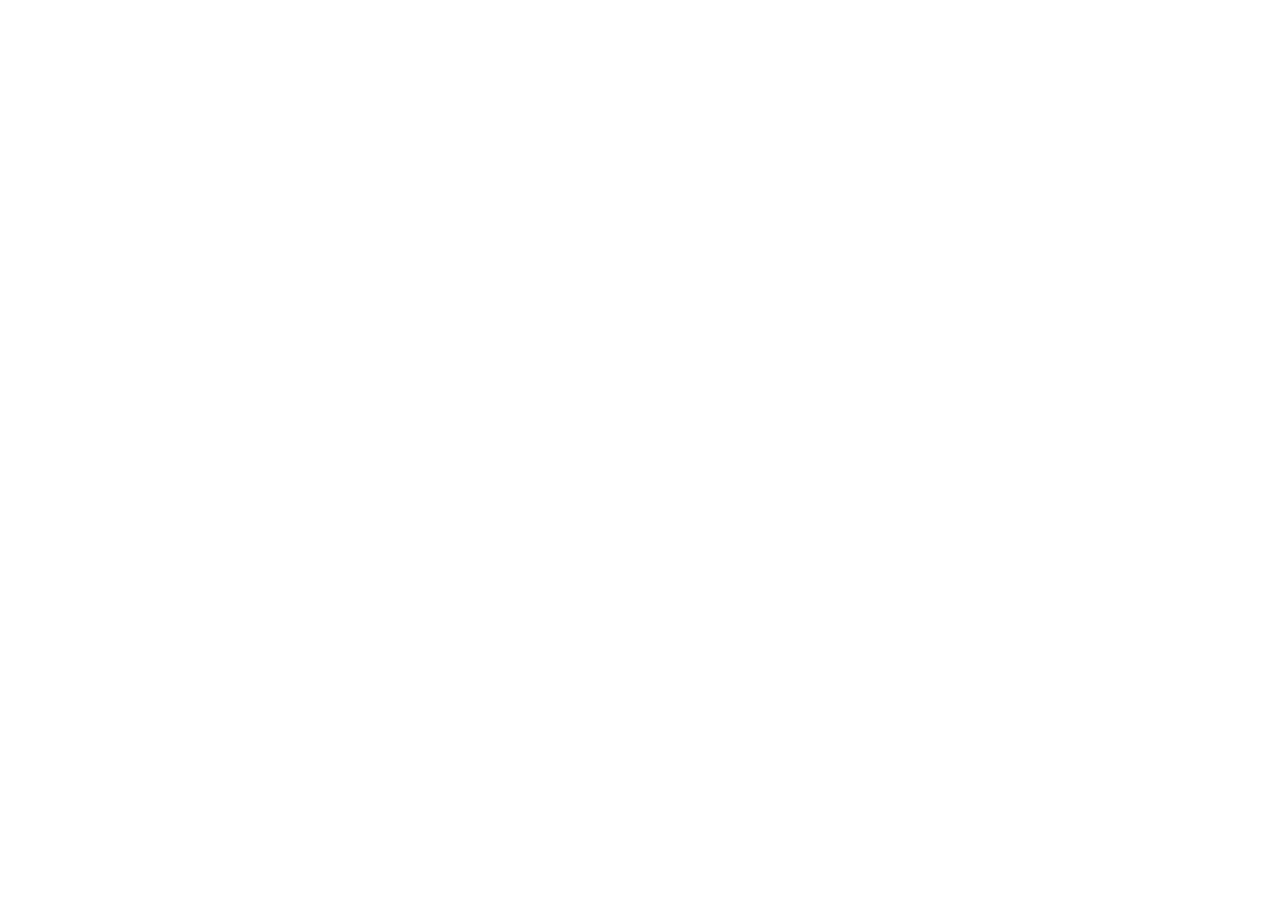
==== index.html @ d2c0753d "Add index.html: all 7 screens for Kuwaiti Arabic kids learning app Full RTL Arabic markup for setup," ====
<!DOCTYPE html>
<html lang="ar" dir="rtl">
<head>
  <meta charset="UTF-8">
  <meta name="viewport" content="width=device-width, initial-scale=1.0, viewport-fit=cover">
  <meta name="description" content="كلماتي الكويتية — موقع تعليمي ممتع يعلّم الأطفال المفردات الكويتية">
  <title>كلماتي الكويتية 🇰🇼 — تعلّم اللهجة الكويتية للأطفال</title>

  <!-- خط عربي واضح ومناسب للأطفال -->
  <link rel="preconnect" href="https://fonts.googleapis.com">
  <link rel="preconnect" href="https://fonts.gstatic.com" crossorigin>
  <link href="https://fonts.googleapis.com/css2?family=Baloo+Bhaijaan+2:wght@400;500;600;700;800&display=swap" rel="stylesheet">

  <link rel="stylesheet" href="styles.css">
  <link rel="icon" href="data:image/svg+xml,<svg xmlns=%22http://www.w3.org/2000/svg%22 viewBox=%220 0 100 100%22><text y=%22.9em%22 font-size=%2290%22>🌟</text></svg>">
</head>
<body>

  <!-- ═══════════════════════ 1) شاشة إنشاء الحساب (اسم المستخدم + الصورة الرمزية + اللون المفضل) ═══════════════════════ -->
  <section id="screen-setup" class="screen" hidden>
    <div class="setup-card card">
      <div class="setup-mascot bounce" aria-hidden="true">🦊</div>
      <h1 class="setup-title">هلا والله! 👋</h1>
      <p class="setup-subtitle">خلّنا نسوي لك حساب حق تتعلم كلمات كويتية!</p>

      <form id="setup-form" autocomplete="off">
        <!-- اسم المستخدم -->
        <div class="form-group">
          <label for="input-username" class="form-label">شنو اسمك المستعار؟ ✏️</label>
          <input
            type="text"
            id="input-username"
            class="form-input"
            maxlength="20"
            placeholder="مثال: نجمة الكويت"
            required
            aria-describedby="username-hint">
          <small id="username-hint" class="form-hint">لا تكتب اسمك الحقيقي — اختر اسم لعب ممتع!</small>
        </div>

        <!-- اختيار الصورة الرمزية -->
        <div class="form-group">
          <span class="form-label" id="avatar-label">اختر شخصيتك 🎭</span>
          <div class="avatar-grid" id="avatar-grid" role="radiogroup" aria-labelledby="avatar-label">
            <!-- تُعبّأ من app.js: أزرار role="radio" لكل رمز -->
          </div>
        </div>

        <!-- اختيار اللون المفضل -->
        <div class="form-group">
          <span class="form-label" id="color-label">شنو لونك المفضل؟ 🎨</span>
          <div class="color-grid" id="color-grid" role="radiogroup" aria-labelledby="color-label">
            <!-- تُعبّأ من app.js: أزرار ألوان -->
          </div>
        </div>

        <button type="submit" class="btn btn-primary btn-big" id="btn-create-profile">
          يلّا نبدأ! 🚀
        </button>
      </form>
    </div>
  </section>

  <!-- ═══════════════════════ 2) لوحة الطفل الرئيسية ═══════════════════════ -->
  <section id="screen-dashboard" class="screen" hidden>
    <header class="dash-header">
      <div class="dash-profile">
        <span class="dash-avatar" id="dash-avatar" aria-hidden="true">🦊</span>
        <div class="dash-profile-text">
          <h1 class="dash-username" id="dash-username">—</h1>
          <span class="dash-level-chip" id="dash-level">المستوى ١</span>
        </div>
      </div>
      <button type="button" class="btn btn-icon" id="btn-parents" aria-label="لوحة الأهل" title="لوحة الأهل">
        👨‍👩‍👧
      </button>
    </header>

    <!-- إحصائيات سريعة -->
    <div class="stats-row">
      <div class="stat-card card">
        <span class="stat-emoji" aria-hidden="true">⭐</span>
        <span class="stat-value" id="stat-stars">0</span>
        <span class="stat-label">النجوم</span>
      </div>
      <div class="stat-card card">
        <span class="stat-emoji" aria-hidden="true">🔥</span>
        <span class="stat-value" id="stat-streak">0</span>
        <span class="stat-label">أيام متتالية</span>
      </div>
      <div class="stat-card card">
        <span class="stat-emoji" aria-hidden="true">📚</span>
        <span class="stat-value" id="stat-words">0</span>
        <span class="stat-label">كلمات تعلمتها</span>
      </div>
    </div>

    <!-- تقدم المستوى -->
    <div class="card level-card">
      <div class="level-card-head">
        <span id="level-progress-text">التقدم للمستوى الجاي</span>
        <span id="level-progress-stars">⭐ 0 / 20</span>
      </div>
      <div class="progress-track" role="progressbar" aria-label="التقدم للمستوى التالي"
           aria-valuemin="0" aria-valuemax="100" aria-valuenow="0" id="level-progressbar">
        <div class="progress-fill" id="level-progress-fill" style="width:0%"></div>
      </div>
    </div>

    <!-- تقدم اليوم -->
    <div class="card today-card">
      <h2 class="card-title">درس اليوم 📅</h2>
      <div class="today-dots" id="today-dots" aria-label="تقدم درس اليوم">
        <!-- 10 نقاط تُعبّأ من app.js -->
      </div>
      <p class="today-status" id="today-status">جاهز حق درس اليوم؟</p>

      <button type="button" class="btn btn-primary btn-big" id="btn-start-lesson">
        ابدأ درس اليوم 🚀
      </button>
      <button type="button" class="btn btn-secondary btn-big" id="btn-review-words">
        راجع كلماتي السابقة 🔁
      </button>
      <button type="button" class="btn btn-ghost" id="btn-rewards">
        جوائزي وأوسمتي 🏆
      </button>
    </div>
  </section>

  <!-- ═══════════════════════ 3) شاشة الدرس اليومي (عرض وسماع الكلمة) ═══════════════════════ -->
  <section id="screen-lesson" class="screen" hidden>
    <header class="lesson-header">
      <button type="button" class="btn btn-icon" id="btn-lesson-back" aria-label="رجوع للوحة الرئيسية">➜</button>
      <div class="progress-track lesson-progress" role="progressbar" aria-label="تقدم الدرس"
           aria-valuemin="0" aria-valuemax="100" aria-valuenow="0" id="lesson-progressbar">
        <div class="progress-fill" id="lesson-progress-fill" style="width:0%"></div>
      </div>
      <span class="lesson-counter" id="lesson-counter">١ / ١٠</span>
    </header>

    <div class="lesson-body">
      <span class="word-tag" id="lesson-word-tag">كلمة جديدة ✨</span>

      <!-- بطاقة الكلمة -->
      <div class="card word-card" id="lesson-word-card">
        <div class="word-image" id="lesson-word-image" aria-hidden="true">🪟</div>
        <h2 class="word-kuwaiti" id="lesson-word-kuwaiti" lang="ar">دريشة</h2>
        <p class="word-meaning" id="lesson-word-meaning" lang="ar">نافذة</p>
        <p class="word-english" id="lesson-word-english" lang="en" dir="ltr">Window</p>

        <button type="button" class="btn btn-audio" id="btn-lesson-audio" aria-label="اسمع الكلمة">
          🔊 اسمع الكلمة
        </button>

        <div class="word-example card-inner">
          <span class="example-label">جملة كويتية 💬</span>
          <p class="example-text" id="lesson-word-example" lang="ar">بطّل الدريشة، الجو حلو!</p>
          <button type="button" class="btn btn-audio btn-audio-small" id="btn-example-audio" aria-label="اسمع الجملة">
            🔊
          </button>
        </div>

        <div class="word-meta">
          <span class="meta-chip" id="lesson-word-category">🏠 البيت</span>
          <span class="meta-chip" id="lesson-word-difficulty">⭐ سهلة</span>
        </div>
      </div>

      <button type="button" class="btn btn-primary btn-big" id="btn-lesson-next">
        التالي ⬅
      </button>
    </div>
  </section>

  <!-- ═══════════════════════ 4) شاشة الاختبار (٤ أنواع أنشطة) ═══════════════════════ -->
  <section id="screen-quiz" class="screen" hidden>
    <header class="lesson-header">
      <button type="button" class="btn btn-icon" id="btn-quiz-back" aria-label="رجوع للوحة الرئيسية">➜</button>
      <div class="progress-track lesson-progress" role="progressbar" aria-label="تقدم الاختبار"
           aria-valuemin="0" aria-valuemax="100" aria-valuenow="0" id="quiz-progressbar">
        <div class="progress-fill" id="quiz-progress-fill" style="width:0%"></div>
      </div>
      <span class="lesson-counter" id="quiz-counter">١ / ١٠</span>
    </header>

    <div class="lesson-body">
      <!-- سؤال النشاط -->
      <h2 class="quiz-question" id="quiz-question">اسمع الكلمة واختر الصورة الصحيحة 👂</h2>

      <!-- منطقة المحفّز: صورة أو زر صوت أو جملة ناقصة -->
      <div class="quiz-stimulus" id="quiz-stimulus">
        <!-- تُعبّأ من app.js حسب نوع النشاط -->
      </div>

      <!-- خيارات الإجابة -->
      <div class="quiz-options" id="quiz-options">
        <!-- تُعبّأ من app.js: أزرار خيارات (صور أو كلمات) -->
      </div>

      <!-- رسالة تشجيعية بعد الإجابة -->
      <div class="quiz-feedback" id="quiz-feedback" role="status" aria-live="polite" hidden>
        <span class="feedback-emoji" id="feedback-emoji">🎉</span>
        <p class="feedback-text" id="feedback-text">ممتاز! برافو عليك!</p>
        <button type="button" class="btn btn-primary btn-big" id="btn-quiz-next">كمّل ⬅</button>
      </div>
    </div>
  </section>

  <!-- ═══════════════════════ 5) شاشة نتائج الدرس ═══════════════════════ -->
  <section id="screen-results" class="screen" hidden>
    <div class="results-card card">
      <div class="results-trophy bounce" id="results-trophy" aria-hidden="true">🏆</div>
      <h1 class="results-title" id="results-title">يا سلام عليك! 🎉</h1>
      <p class="results-subtitle" id="results-subtitle">خلّصت درس اليوم!</p>

      <div class="results-stars" id="results-stars" aria-label="النجوم المكتسبة">
        <!-- نجوم متحركة تُعبّأ من app.js -->
      </div>

      <div class="results-stats">
        <div class="results-stat">
          <span class="results-stat-value" id="results-correct">0</span>
          <span class="results-stat-label">إجابات صحيحة ✅</span>
        </div>
        <div class="results-stat">
          <span class="results-stat-value" id="results-stars-earned">0</span>
          <span class="results-stat-label">نجوم جديدة ⭐</span>
        </div>
        <div class="results-stat">
          <span class="results-stat-value" id="results-streak">0</span>
          <span class="results-stat-label">أيام متتالية 🔥</span>
        </div>
      </div>

      <!-- وسام جديد (يظهر عند استحقاقه) -->
      <div class="new-badge card-inner" id="results-new-badge" hidden>
        <span class="new-badge-emoji" id="new-badge-emoji">🥇</span>
        <p class="new-badge-text" id="new-badge-text">وسام جديد!</p>
      </div>

      <button type="button" class="btn btn-primary btn-big" id="btn-results-home">
        ارجع للوحتي 🏠
      </button>
      <button type="button" class="btn btn-ghost" id="btn-results-rewards">
        شوف جوائزي 🏆
      </button>
    </div>

    <!-- حاوية قصاصات الاحتفال -->
    <div class="confetti-container" id="confetti-container" aria-hidden="true"></div>
  </section>

  <!-- ═══════════════════════ 6) شاشة الجوائز والأوسمة ═══════════════════════ -->
  <section id="screen-rewards" class="screen" hidden>
    <header class="lesson-header">
      <button type="button" class="btn btn-icon" id="btn-rewards-back" aria-label="رجوع للوحة الرئيسية">➜</button>
      <h1 class="screen-title">جوائزي 🏆</h1>
      <span class="header-spacer" aria-hidden="true"></span>
    </header>

    <div class="rewards-body">
      <!-- ملخص -->
      <div class="stats-row">
        <div class="stat-card card">
          <span class="stat-emoji" aria-hidden="true">⭐</span>
          <span class="stat-value" id="rewards-stars">0</span>
          <span class="stat-label">النجوم</span>
        </div>
        <div class="stat-card card">
          <span class="stat-emoji" aria-hidden="true">🎖️</span>
          <span class="stat-value" id="rewards-level">1</span>
          <span class="stat-label">المستوى</span>
        </div>
        <div class="stat-card card">
          <span class="stat-emoji" aria-hidden="true">🔥</span>
          <span class="stat-value" id="rewards-streak">0</span>
          <span class="stat-label">أيام متتالية</span>
        </div>
      </div>

      <!-- تقدم المستوى -->
      <div class="card level-card">
        <div class="level-card-head">
          <span id="rewards-level-text">التقدم للمستوى الجاي</span>
          <span id="rewards-level-stars">⭐ 0 / 20</span>
        </div>
        <div class="progress-track" role="progressbar" aria-label="التقدم للمستوى التالي"
             aria-valuemin="0" aria-valuemax="100" aria-valuenow="0" id="rewards-progressbar">
          <div class="progress-fill" id="rewards-progress-fill" style="width:0%"></div>
        </div>
      </div>

      <!-- الأوسمة -->
      <h2 class="card-title rewards-badges-title">أوسمتي 🎖️</h2>
      <div class="badges-grid" id="badges-grid">
        <!-- تُعبّأ من app.js: بطاقات أوسمة (مقفلة/مفتوحة) -->
      </div>
    </div>
  </section>

  <!-- ═══════════════════════ 7) لوحة الأهل ═══════════════════════ -->
  <section id="screen-parents" class="screen" hidden>
    <header class="lesson-header">
      <button type="button" class="btn btn-icon" id="btn-parents-back" aria-label="رجوع للوحة الرئيسية">➜</button>
      <h1 class="screen-title">لوحة الأهل 👨‍👩‍👧</h1>
      <span class="header-spacer" aria-hidden="true"></span>
    </header>

    <div class="parents-body">
      <!-- إحصائيات التعلم -->
      <div class="parents-stats-grid">
        <div class="card parent-stat">
          <span class="parent-stat-value" id="parent-days">0</span>
          <span class="parent-stat-label">إجمالي أيام التعلم 📅</span>
        </div>
        <div class="card parent-stat">
          <span class="parent-stat-value" id="parent-mastered">0</span>
          <span class="parent-stat-label">كلمات متقنة ✅</span>
        </div>
        <div class="card parent-stat">
          <span class="parent-stat-value" id="parent-review">0</span>
          <span class="parent-stat-label">كلمات تحتاج مراجعة 🔁</span>
        </div>
        <div class="card parent-stat">
          <span class="parent-stat-value" id="parent-accuracy">0%</span>
          <span class="parent-stat-label">نسبة الدقة 🎯</span>
        </div>
        <div class="card parent-stat">
          <span class="parent-stat-value" id="parent-time">0 د</span>
          <span class="parent-stat-label">وقت التعلم ⏱️</span>
        </div>
        <div class="card parent-stat">
          <span class="parent-stat-value" id="parent-categories">0</span>
          <span class="parent-stat-label">فئات مكتملة 📂</span>
        </div>
      </div>

      <!-- الفئات المكتملة -->
      <div class="card">
        <h2 class="card-title">تقدم الفئات 📂</h2>
        <div class="categories-list" id="parent-categories-list">
          <!-- تُعبّأ من app.js: صف لكل فئة مع شريط تقدم -->
        </div>
      </div>

      <!-- الإعدادات -->
      <div class="card">
        <h2 class="card-title">الإعدادات ⚙️</h2>

        <div class="setting-row">
          <label for="toggle-sound" class="setting-label">المؤثرات الصوتية 🔔</label>
          <button type="button" class="toggle" id="toggle-sound" role="switch" aria-checked="true" aria-label="تفعيل المؤثرات الصوتية">
            <span class="toggle-knob"></span>
          </button>
        </div>

        <div class="setting-row setting-danger">
          <span class="setting-label">إعادة تعيين كل التقدم 🗑️</span>
          <button type="button" class="btn btn-danger" id="btn-reset-progress">إعادة تعيين</button>
        </div>
      </div>
    </div>
  </section>

  <!-- نافذة تأكيد إعادة التعيين -->
  <div class="modal-overlay" id="modal-reset" hidden>
    <div class="modal card" role="alertdialog" aria-modal="true" aria-labelledby="modal-reset-title">
      <h2 id="modal-reset-title" class="modal-title">متأكد؟ 🤔</h2>
      <p class="modal-text">راح ينمسح كل التقدم والنجوم والأوسمة. ما نقدر نرجّعها!</p>
      <div class="modal-actions">
        <button type="button" class="btn btn-secondary" id="btn-reset-cancel">لا، رجعني</button>
        <button type="button" class="btn btn-danger" id="btn-reset-confirm">نعم، امسح كل شي</button>
      </div>
    </div>
  </div>

  <!-- ملف البيانات ثم منطق التطبيق -->
  <script src="words.js"></script>
  <script src="app.js"></script>
</body>
</html>
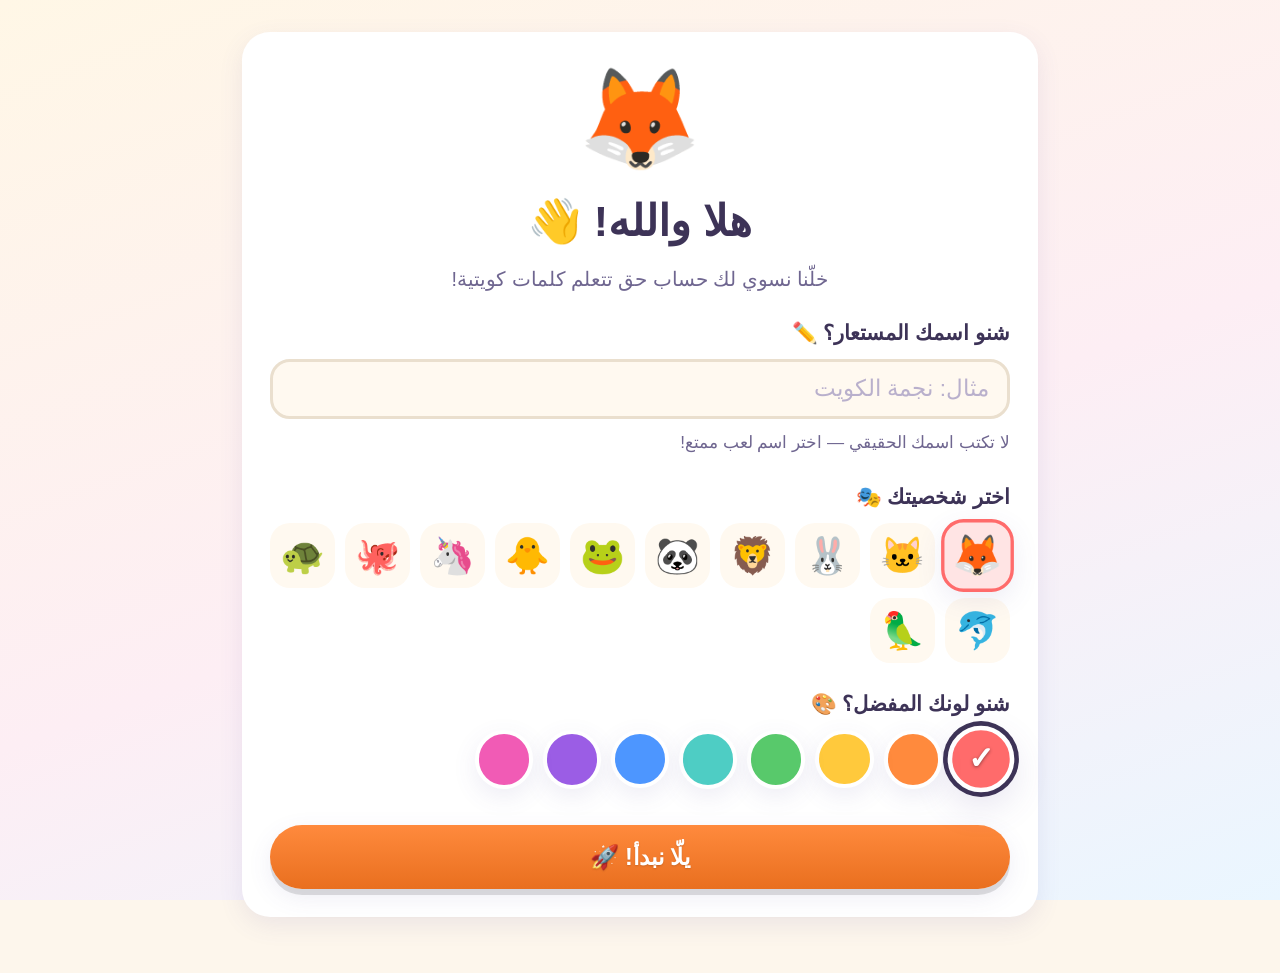
==== commit a9d7a184: "Add local SVG illustration system and upgraded Arabic speech system Images: 201 SVGs in assets/image" ====
--- a/index.html
+++ b/index.html
@@ -148,15 +148,26 @@
         <p class="word-meaning" id="lesson-word-meaning" lang="ar">نافذة</p>
         <p class="word-english" id="lesson-word-english" lang="en" dir="ltr">Window</p>
 
-        <button type="button" class="btn btn-audio" id="btn-lesson-audio" aria-label="اسمع الكلمة">
-          🔊 اسمع الكلمة
-        </button>
+        <div class="audio-controls" role="group" aria-label="أزرار الصوت">
+          <button type="button" class="btn btn-audio" id="btn-lesson-audio" aria-label="اسمع الكلمة بسرعة عادية">
+            🔊 اسمع الكلمة
+          </button>
+          <button type="button" class="btn btn-audio btn-audio-small" id="btn-lesson-audio-slow" aria-label="اسمع الكلمة ببطء" title="ببطء">
+            🐢
+          </button>
+          <button type="button" class="btn btn-audio btn-audio-small" id="btn-audio-replay" aria-label="أعد آخر صوت" title="إعادة">
+            🔁
+          </button>
+        </div>
 
         <div class="word-example card-inner">
           <span class="example-label">جملة كويتية 💬</span>
           <p class="example-text" id="lesson-word-example" lang="ar">بطّل الدريشة، الجو حلو!</p>
-          <button type="button" class="btn btn-audio btn-audio-small" id="btn-example-audio" aria-label="اسمع الجملة">
+          <button type="button" class="btn btn-audio btn-audio-small" id="btn-example-audio" aria-label="اسمع الجملة بسرعة عادية">
             🔊
+          </button>
+          <button type="button" class="btn btn-audio btn-audio-small" id="btn-example-audio-slow" aria-label="اسمع الجملة ببطء" title="ببطء">
+            🐢
           </button>
         </div>
 
@@ -374,7 +385,8 @@
     </div>
   </div>
 
-  <!-- ملف البيانات ثم منطق التطبيق -->
+  <!-- فهرس الصور ثم ملف البيانات ثم منطق التطبيق -->
+  <script src="images.js"></script>
   <script src="words.js"></script>
   <script src="app.js"></script>
 </body>
--- a/styles.css
+++ b/styles.css
@@ -0,0 +1,1442 @@
+/* ═══════════════════════════════════════════════════════════════
+   كلماتي الكويتية — ورقة الأنماط
+   تصميم مرح للأطفال (٤–١٠ سنوات) مع دعم كامل للعربية RTL
+   ═══════════════════════════════════════════════════════════════ */
+
+/* ── متغيرات التصميم ─────────────────────────────────────────── */
+:root {
+  /* --accent يتغيّر من app.js حسب اللون المفضل للطفل */
+  --accent: #ff6b6b;
+  --accent-soft: color-mix(in srgb, var(--accent) 18%, white);
+
+  --bg: #fdf6ec;
+  --bg-gradient: linear-gradient(160deg, #fff7e6 0%, #fdeef4 55%, #eaf6ff 100%);
+  --surface: #ffffff;
+  --surface-soft: #fff9f0;
+
+  --ink: #3d3357;          /* نص أساسي — تباين عالٍ */
+  --ink-soft: #6f6690;     /* نص ثانوي */
+
+  --primary: #ff8a3d;      /* برتقالي دافئ */
+  --primary-dark: #e96f1f;
+  --secondary: #4ecdc4;    /* تركوازي */
+  --secondary-dark: #35b0a7;
+  --success: #58c96b;
+  --gold: #ffc93c;
+  --danger: #e5484d;
+
+  --radius-lg: 28px;
+  --radius-md: 20px;
+  --radius-sm: 14px;
+
+  --shadow-card: 0 8px 24px rgba(93, 74, 156, 0.10);
+  --shadow-pop: 0 12px 32px rgba(93, 74, 156, 0.16);
+
+  --font: "Baloo Bhaijaan 2", "Segoe UI", Tahoma, sans-serif;
+
+  /* أهداف لمس كبيرة للأصابع الصغيرة */
+  --touch: 56px;
+}
+
+/* ── إعادة ضبط أساسية ────────────────────────────────────────── */
+*,
+*::before,
+*::after {
+  box-sizing: border-box;
+  margin: 0;
+  padding: 0;
+}
+
+html {
+  font-size: 16px;
+  -webkit-text-size-adjust: 100%;
+}
+
+body {
+  font-family: var(--font);
+  color: var(--ink);
+  background: var(--bg) var(--bg-gradient) fixed;
+  min-height: 100dvh;
+  line-height: 1.6;
+  direction: rtl;
+  text-align: right;
+  -webkit-tap-highlight-color: transparent;
+  overflow-x: hidden;
+}
+
+[hidden] {
+  display: none !important;
+}
+
+img,
+svg {
+  max-width: 100%;
+  display: block;
+}
+
+button {
+  font-family: inherit;
+  color: inherit;
+  border: none;
+  background: none;
+  cursor: pointer;
+}
+
+/* تركيز واضح للوصولية — بالكيبورد فقط */
+:focus-visible {
+  outline: 4px solid var(--secondary);
+  outline-offset: 3px;
+  border-radius: var(--radius-sm);
+}
+
+/* احترام تفضيل تقليل الحركة */
+@media (prefers-reduced-motion: reduce) {
+  *,
+  *::before,
+  *::after {
+    animation-duration: 0.01ms !important;
+    animation-iteration-count: 1 !important;
+    transition-duration: 0.01ms !important;
+  }
+}
+
+/* ── الشاشات ─────────────────────────────────────────────────── */
+.screen {
+  max-width: 720px;
+  margin-inline: auto;
+  padding: clamp(16px, 4vw, 32px);
+  padding-bottom: clamp(32px, 6vw, 56px);
+  min-height: 100dvh;
+  display: flex;
+  flex-direction: column;
+  gap: 20px;
+  animation: screenIn 0.45s cubic-bezier(0.22, 1, 0.36, 1);
+}
+
+@keyframes screenIn {
+  from {
+    opacity: 0;
+    transform: translateY(24px) scale(0.985);
+  }
+  to {
+    opacity: 1;
+    transform: translateY(0) scale(1);
+  }
+}
+
+/* ── البطاقات ────────────────────────────────────────────────── */
+.card {
+  background: var(--surface);
+  border-radius: var(--radius-lg);
+  box-shadow: var(--shadow-card);
+  padding: clamp(18px, 4vw, 28px);
+}
+
+.card-inner {
+  background: var(--surface-soft);
+  border-radius: var(--radius-md);
+  padding: 16px;
+}
+
+.card-title {
+  font-size: 1.25rem;
+  font-weight: 700;
+  margin-bottom: 12px;
+}
+
+/* ── الأزرار ─────────────────────────────────────────────────── */
+.btn {
+  display: inline-flex;
+  align-items: center;
+  justify-content: center;
+  gap: 8px;
+  min-height: var(--touch);
+  padding: 12px 24px;
+  border-radius: 999px;
+  font-size: 1.15rem;
+  font-weight: 700;
+  transition: transform 0.15s ease, box-shadow 0.15s ease, filter 0.15s ease;
+  user-select: none;
+  touch-action: manipulation;
+}
+
+.btn:active {
+  transform: scale(0.95);
+}
+
+.btn-big {
+  width: 100%;
+  min-height: 64px;
+  font-size: 1.3rem;
+  margin-top: 12px;
+}
+
+.btn-primary {
+  background: linear-gradient(180deg, var(--primary) 0%, var(--primary-dark) 100%);
+  color: #fff;
+  box-shadow: 0 6px 0 rgba(0, 0, 0, 0.12), var(--shadow-card);
+  text-shadow: 0 1px 2px rgba(0, 0, 0, 0.15);
+}
+
+.btn-primary:hover {
+  filter: brightness(1.05);
+  transform: translateY(-2px);
+}
+
+.btn-secondary {
+  background: linear-gradient(180deg, var(--secondary) 0%, var(--secondary-dark) 100%);
+  color: #fff;
+  box-shadow: 0 6px 0 rgba(0, 0, 0, 0.10), var(--shadow-card);
+  text-shadow: 0 1px 2px rgba(0, 0, 0, 0.15);
+}
+
+.btn-secondary:hover {
+  filter: brightness(1.05);
+  transform: translateY(-2px);
+}
+
+.btn-ghost {
+  background: transparent;
+  color: var(--ink-soft);
+  border: 3px dashed color-mix(in srgb, var(--ink-soft) 40%, transparent);
+}
+
+.btn-ghost:hover {
+  color: var(--ink);
+  border-color: var(--ink-soft);
+  background: rgba(255, 255, 255, 0.6);
+}
+
+.btn-danger {
+  background: var(--danger);
+  color: #fff;
+  font-size: 1rem;
+  min-height: 48px;
+}
+
+.btn-danger:hover {
+  filter: brightness(1.08);
+}
+
+.btn-icon {
+  width: var(--touch);
+  height: var(--touch);
+  min-height: var(--touch);
+  padding: 0;
+  border-radius: 50%;
+  background: var(--surface);
+  box-shadow: var(--shadow-card);
+  font-size: 1.5rem;
+  flex-shrink: 0;
+}
+
+.btn-icon:hover {
+  transform: translateY(-2px);
+  box-shadow: var(--shadow-pop);
+}
+
+/* صف أزرار الصوت: عادي + بطيء 🐢 + إعادة 🔁 */
+.audio-controls {
+  display: flex;
+  align-items: center;
+  justify-content: center;
+  gap: 10px;
+  flex-wrap: wrap;
+}
+
+/* زر الصوت */
+.btn-audio {
+  background: var(--accent-soft);
+  color: var(--ink);
+  border: 3px solid var(--accent);
+  font-size: 1.2rem;
+  min-height: var(--touch);
+  padding-inline: 28px;
+  animation: audioPulse 2.4s ease-in-out infinite;
+}
+
+.btn-audio:hover {
+  background: var(--accent);
+  color: #fff;
+}
+
+.btn-audio-small {
+  min-height: 48px;
+  width: 48px;
+  padding-inline: 0;
+  border-radius: 50%;
+  animation: none;
+  flex-shrink: 0;
+}
+
+@keyframes audioPulse {
+  0%, 100% { box-shadow: 0 0 0 0 color-mix(in srgb, var(--accent) 45%, transparent); }
+  50%      { box-shadow: 0 0 0 12px transparent; }
+}
+
+/* حالة تشغيل الصوت */
+.btn-audio.playing {
+  background: var(--accent);
+  color: #fff;
+  animation: audioBounce 0.5s ease infinite alternate;
+}
+
+@keyframes audioBounce {
+  from { transform: scale(1); }
+  to   { transform: scale(1.06); }
+}
+
+/* ═══════════════ 1) شاشة الإعداد ═══════════════ */
+#screen-setup {
+  justify-content: center;
+}
+
+.setup-card {
+  text-align: center;
+  display: flex;
+  flex-direction: column;
+  gap: 8px;
+}
+
+.setup-mascot {
+  font-size: clamp(4rem, 14vw, 5.5rem);
+  line-height: 1.2;
+}
+
+.bounce {
+  animation: bounce 2s ease-in-out infinite;
+}
+
+@keyframes bounce {
+  0%, 100% { transform: translateY(0); }
+  50%      { transform: translateY(-14px); }
+}
+
+.setup-title {
+  font-size: clamp(1.8rem, 6vw, 2.4rem);
+  font-weight: 800;
+}
+
+.setup-subtitle {
+  color: var(--ink-soft);
+  font-size: 1.1rem;
+  margin-bottom: 12px;
+}
+
+#setup-form {
+  display: flex;
+  flex-direction: column;
+  gap: 24px;
+  text-align: right;
+}
+
+.form-group {
+  display: flex;
+  flex-direction: column;
+  gap: 10px;
+}
+
+.form-label {
+  font-size: 1.15rem;
+  font-weight: 700;
+}
+
+.form-input {
+  font-family: inherit;
+  font-size: 1.25rem;
+  font-weight: 600;
+  color: var(--ink);
+  background: var(--surface-soft);
+  border: 3px solid #eadfce;
+  border-radius: var(--radius-md);
+  padding: 14px 18px;
+  min-height: var(--touch);
+  width: 100%;
+  transition: border-color 0.2s ease, box-shadow 0.2s ease;
+}
+
+.form-input::placeholder {
+  color: #b9b0cc;
+  font-weight: 500;
+}
+
+.form-input:focus {
+  outline: none;
+  border-color: var(--accent);
+  box-shadow: 0 0 0 4px var(--accent-soft);
+}
+
+.form-hint {
+  color: var(--ink-soft);
+  font-size: 0.95rem;
+}
+
+/* شبكة الصور الرمزية */
+.avatar-grid {
+  display: grid;
+  grid-template-columns: repeat(auto-fill, minmax(64px, 1fr));
+  gap: 10px;
+}
+
+.avatar-option {
+  aspect-ratio: 1;
+  min-height: var(--touch);
+  font-size: 2rem;
+  background: var(--surface-soft);
+  border: 3px solid transparent;
+  border-radius: var(--radius-md);
+  display: flex;
+  align-items: center;
+  justify-content: center;
+  transition: transform 0.15s ease, border-color 0.15s ease, background 0.15s ease;
+}
+
+.avatar-option:hover {
+  transform: scale(1.1) rotate(-4deg);
+}
+
+.avatar-option[aria-checked="true"] {
+  border-color: var(--accent);
+  background: var(--accent-soft);
+  transform: scale(1.12);
+  box-shadow: var(--shadow-card);
+}
+
+/* شبكة الألوان */
+.color-grid {
+  display: grid;
+  grid-template-columns: repeat(auto-fill, minmax(56px, 1fr));
+  gap: 10px;
+}
+
+.color-option {
+  aspect-ratio: 1;
+  min-height: var(--touch);
+  border-radius: 50%;
+  border: 4px solid #fff;
+  box-shadow: var(--shadow-card);
+  transition: transform 0.15s ease, box-shadow 0.15s ease;
+  position: relative;
+}
+
+.color-option:hover {
+  transform: scale(1.12);
+}
+
+.color-option[aria-checked="true"] {
+  transform: scale(1.15);
+  box-shadow: 0 0 0 4px var(--ink), var(--shadow-pop);
+}
+
+.color-option[aria-checked="true"]::after {
+  content: "✓";
+  position: absolute;
+  inset: 0;
+  display: flex;
+  align-items: center;
+  justify-content: center;
+  color: #fff;
+  font-size: 1.5rem;
+  font-weight: 800;
+  text-shadow: 0 1px 3px rgba(0, 0, 0, 0.45);
+}
+
+/* ═══════════════ 2) لوحة الطفل ═══════════════ */
+.dash-header {
+  display: flex;
+  align-items: center;
+  justify-content: space-between;
+  gap: 12px;
+}
+
+.dash-profile {
+  display: flex;
+  align-items: center;
+  gap: 14px;
+  min-width: 0;
+}
+
+.dash-avatar {
+  font-size: 3rem;
+  width: 76px;
+  height: 76px;
+  display: flex;
+  align-items: center;
+  justify-content: center;
+  background: var(--surface);
+  border: 4px solid var(--accent);
+  border-radius: 50%;
+  box-shadow: var(--shadow-card);
+  flex-shrink: 0;
+}
+
+.dash-profile-text {
+  display: flex;
+  flex-direction: column;
+  gap: 4px;
+  min-width: 0;
+}
+
+.dash-username {
+  font-size: clamp(1.3rem, 5vw, 1.7rem);
+  font-weight: 800;
+  overflow: hidden;
+  text-overflow: ellipsis;
+  white-space: nowrap;
+}
+
+.dash-level-chip {
+  align-self: flex-start;
+  background: var(--accent);
+  color: #fff;
+  font-size: 0.95rem;
+  font-weight: 700;
+  padding: 2px 14px;
+  border-radius: 999px;
+  text-shadow: 0 1px 2px rgba(0, 0, 0, 0.2);
+}
+
+/* صف الإحصائيات */
+.stats-row {
+  display: grid;
+  grid-template-columns: repeat(3, 1fr);
+  gap: 12px;
+}
+
+.stat-card {
+  display: flex;
+  flex-direction: column;
+  align-items: center;
+  gap: 2px;
+  padding: 14px 8px;
+  text-align: center;
+}
+
+.stat-emoji {
+  font-size: 1.8rem;
+}
+
+.stat-value {
+  font-size: 1.6rem;
+  font-weight: 800;
+  line-height: 1.2;
+}
+
+.stat-label {
+  font-size: 0.9rem;
+  color: var(--ink-soft);
+  font-weight: 600;
+}
+
+/* بطاقة تقدم المستوى */
+.level-card {
+  display: flex;
+  flex-direction: column;
+  gap: 10px;
+}
+
+.level-card-head {
+  display: flex;
+  justify-content: space-between;
+  align-items: center;
+  gap: 8px;
+  font-weight: 700;
+  font-size: 1.05rem;
+  flex-wrap: wrap;
+}
+
+/* شريط التقدم العام */
+.progress-track {
+  width: 100%;
+  height: 22px;
+  background: #f0e8da;
+  border-radius: 999px;
+  overflow: hidden;
+}
+
+.progress-fill {
+  height: 100%;
+  border-radius: 999px;
+  background: linear-gradient(90deg, var(--gold), var(--primary));
+  transition: width 0.6s cubic-bezier(0.22, 1, 0.36, 1);
+  min-width: 0;
+}
+
+/* بطاقة درس اليوم */
+.today-card {
+  display: flex;
+  flex-direction: column;
+  gap: 12px;
+}
+
+.today-dots {
+  display: flex;
+  gap: 8px;
+  flex-wrap: wrap;
+  justify-content: center;
+  padding: 4px 0;
+}
+
+.today-dot {
+  width: 26px;
+  height: 26px;
+  border-radius: 50%;
+  background: #f0e8da;
+  border: 3px solid #e5d9c4;
+  display: flex;
+  align-items: center;
+  justify-content: center;
+  font-size: 0.85rem;
+  transition: transform 0.2s ease, background 0.2s ease;
+}
+
+.today-dot.done {
+  background: var(--success);
+  border-color: color-mix(in srgb, var(--success) 70%, black);
+  transform: scale(1.1);
+}
+
+.today-dot.done::after {
+  content: "✓";
+  color: #fff;
+  font-weight: 800;
+  font-size: 0.8rem;
+}
+
+.today-status {
+  text-align: center;
+  color: var(--ink-soft);
+  font-weight: 600;
+  font-size: 1.05rem;
+}
+
+/* ═══════════════ 3) شاشة الدرس ═══════════════ */
+.lesson-header {
+  display: flex;
+  align-items: center;
+  gap: 14px;
+}
+
+/* سهم الرجوع يشير لليمين (بداية RTL) */
+#btn-lesson-back,
+#btn-quiz-back,
+#btn-rewards-back,
+#btn-parents-back {
+  transform: scaleX(1);
+}
+
+.lesson-progress {
+  flex: 1;
+  height: 18px;
+}
+
+.lesson-counter {
+  font-weight: 800;
+  font-size: 1.1rem;
+  color: var(--ink-soft);
+  white-space: nowrap;
+  min-width: 3.5em;
+  text-align: center;
+}
+
+.screen-title {
+  flex: 1;
+  text-align: center;
+  font-size: clamp(1.4rem, 5vw, 1.8rem);
+  font-weight: 800;
+}
+
+.header-spacer {
+  width: var(--touch);
+  flex-shrink: 0;
+}
+
+.lesson-body {
+  display: flex;
+  flex-direction: column;
+  align-items: center;
+  gap: 18px;
+  flex: 1;
+}
+
+.word-tag {
+  background: var(--secondary);
+  color: #fff;
+  font-weight: 700;
+  font-size: 1rem;
+  padding: 4px 20px;
+  border-radius: 999px;
+  text-shadow: 0 1px 2px rgba(0, 0, 0, 0.2);
+}
+
+.word-tag.review {
+  background: var(--gold);
+  color: var(--ink);
+  text-shadow: none;
+}
+
+/* بطاقة الكلمة */
+.word-card {
+  width: 100%;
+  display: flex;
+  flex-direction: column;
+  align-items: center;
+  gap: 10px;
+  text-align: center;
+  animation: cardFlip 0.5s cubic-bezier(0.22, 1, 0.36, 1);
+}
+
+@keyframes cardFlip {
+  from {
+    opacity: 0;
+    transform: rotateY(50deg) scale(0.9);
+  }
+  to {
+    opacity: 1;
+    transform: rotateY(0) scale(1);
+  }
+}
+
+.word-image {
+  /* حجم الخط احتياطي لإيموجي الطوارئ فقط — الأصل صورة SVG محلية */
+  font-size: clamp(4.5rem, 18vw, 7rem);
+  line-height: 1.25;
+  filter: drop-shadow(0 6px 10px rgba(93, 74, 156, 0.18));
+  display: flex;
+  align-items: center;
+  justify-content: center;
+}
+
+.word-image img {
+  width: clamp(130px, 38vw, 190px);
+  height: auto;
+}
+
+/* صور الكلمات عموماً: لا تكسر التخطيط أبداً */
+.word-img {
+  display: block;
+  max-width: 100%;
+  user-select: none;
+  -webkit-user-drag: none;
+}
+
+.word-kuwaiti {
+  font-size: clamp(2.2rem, 9vw, 3.2rem);
+  font-weight: 800;
+  color: var(--accent);
+  line-height: 1.3;
+}
+
+.word-meaning {
+  font-size: 1.35rem;
+  font-weight: 700;
+  color: var(--ink);
+}
+
+.word-english {
+  font-size: 1.05rem;
+  color: var(--ink-soft);
+  font-weight: 600;
+}
+
+.word-example {
+  width: 100%;
+  display: flex;
+  align-items: center;
+  gap: 12px;
+  flex-wrap: wrap;
+  text-align: right;
+}
+
+.example-label {
+  width: 100%;
+  font-size: 0.9rem;
+  font-weight: 700;
+  color: var(--ink-soft);
+}
+
+.example-text {
+  flex: 1;
+  font-size: 1.2rem;
+  font-weight: 700;
+  min-width: 0;
+}
+
+.word-meta {
+  display: flex;
+  gap: 10px;
+  flex-wrap: wrap;
+  justify-content: center;
+}
+
+.meta-chip {
+  background: var(--surface-soft);
+  border: 2px solid #eadfce;
+  color: var(--ink-soft);
+  font-size: 0.95rem;
+  font-weight: 700;
+  padding: 4px 16px;
+  border-radius: 999px;
+}
+
+/* ═══════════════ 4) شاشة الاختبار ═══════════════ */
+.quiz-question {
+  font-size: clamp(1.25rem, 5vw, 1.6rem);
+  font-weight: 800;
+  text-align: center;
+  line-height: 1.5;
+}
+
+.quiz-stimulus {
+  display: flex;
+  flex-direction: column;
+  align-items: center;
+  gap: 12px;
+  width: 100%;
+}
+
+/* صورة كبيرة كمحفّز */
+.stimulus-image {
+  font-size: clamp(5rem, 22vw, 8rem);
+  line-height: 1.25;
+  background: var(--surface);
+  border-radius: var(--radius-lg);
+  box-shadow: var(--shadow-card);
+  padding: clamp(14px, 4vw, 24px);
+  animation: popIn 0.4s cubic-bezier(0.34, 1.56, 0.64, 1);
+}
+
+.stimulus-image img {
+  width: clamp(130px, 38vw, 190px);
+  height: auto;
+}
+
+/* زر صوت كبير كمحفّز */
+.stimulus-audio-btn {
+  width: clamp(110px, 30vw, 150px);
+  height: clamp(110px, 30vw, 150px);
+  border-radius: 50%;
+  font-size: clamp(3rem, 10vw, 4rem);
+  background: linear-gradient(180deg, var(--secondary), var(--secondary-dark));
+  color: #fff;
+  box-shadow: 0 8px 0 rgba(0, 0, 0, 0.12), var(--shadow-pop);
+  animation: audioPulse 2.4s ease-in-out infinite;
+  transition: transform 0.15s ease;
+}
+
+.stimulus-audio-btn:active {
+  transform: scale(0.93);
+}
+
+/* جملة ناقصة كمحفّز */
+.stimulus-sentence {
+  background: var(--surface);
+  border-radius: var(--radius-lg);
+  box-shadow: var(--shadow-card);
+  padding: 20px 24px;
+  font-size: clamp(1.3rem, 5.5vw, 1.7rem);
+  font-weight: 700;
+  text-align: center;
+  line-height: 2;
+  width: 100%;
+}
+
+.stimulus-sentence .blank {
+  display: inline-block;
+  min-width: 4.5em;
+  border-bottom: 4px dashed var(--accent);
+  color: var(--accent);
+  font-weight: 800;
+  margin-inline: 6px;
+  text-align: center;
+}
+
+@keyframes popIn {
+  from {
+    opacity: 0;
+    transform: scale(0.6);
+  }
+  to {
+    opacity: 1;
+    transform: scale(1);
+  }
+}
+
+/* شبكة الخيارات */
+.quiz-options {
+  display: grid;
+  grid-template-columns: repeat(2, 1fr);
+  gap: 14px;
+  width: 100%;
+}
+
+.quiz-option {
+  min-height: 90px;
+  background: var(--surface);
+  border: 4px solid transparent;
+  border-radius: var(--radius-md);
+  box-shadow: var(--shadow-card);
+  display: flex;
+  flex-direction: column;
+  align-items: center;
+  justify-content: center;
+  gap: 4px;
+  padding: 14px;
+  transition: transform 0.15s ease, border-color 0.15s ease, background 0.2s ease;
+  animation: popIn 0.35s cubic-bezier(0.34, 1.56, 0.64, 1) backwards;
+}
+
+/* ظهور الخيارات بالتتابع */
+.quiz-option:nth-child(1) { animation-delay: 0.05s; }
+.quiz-option:nth-child(2) { animation-delay: 0.12s; }
+.quiz-option:nth-child(3) { animation-delay: 0.19s; }
+.quiz-option:nth-child(4) { animation-delay: 0.26s; }
+
+.quiz-option:hover {
+  transform: translateY(-4px);
+  border-color: var(--secondary);
+}
+
+.quiz-option:active {
+  transform: scale(0.96);
+}
+
+/* خيار صورة */
+.quiz-option .option-image {
+  font-size: clamp(2.6rem, 11vw, 4rem);
+  line-height: 1.25;
+  display: flex;
+  align-items: center;
+  justify-content: center;
+}
+
+.quiz-option .option-image img {
+  width: clamp(70px, 20vw, 100px);
+  height: auto;
+}
+
+/* خيار كلمة — الحجم واللون يتغيّران من app.js لتنويع العرض */
+.quiz-option .option-word {
+  font-weight: 800;
+  line-height: 1.4;
+  word-break: break-word;
+}
+
+/* حالات الإجابة */
+.quiz-option.correct {
+  border-color: var(--success);
+  background: color-mix(in srgb, var(--success) 16%, white);
+  animation: correctWiggle 0.5s ease;
+}
+
+.quiz-option.wrong {
+  border-color: var(--gold);
+  background: color-mix(in srgb, var(--gold) 18%, white);
+  animation: gentleShake 0.45s ease;
+}
+
+.quiz-option:disabled {
+  cursor: default;
+  opacity: 0.85;
+}
+
+.quiz-option.dimmed {
+  opacity: 0.45;
+}
+
+@keyframes correctWiggle {
+  0%, 100% { transform: scale(1); }
+  30%      { transform: scale(1.08) rotate(2deg); }
+  60%      { transform: scale(1.04) rotate(-2deg); }
+}
+
+/* اهتزاز لطيف — ليس عقابياً */
+@keyframes gentleShake {
+  0%, 100% { transform: translateX(0); }
+  25%      { transform: translateX(6px); }
+  50%      { transform: translateX(-6px); }
+  75%      { transform: translateX(3px); }
+}
+
+/* رسالة التشجيع */
+.quiz-feedback {
+  width: 100%;
+  background: var(--surface);
+  border-radius: var(--radius-lg);
+  box-shadow: var(--shadow-pop);
+  padding: 20px;
+  display: flex;
+  flex-direction: column;
+  align-items: center;
+  gap: 8px;
+  text-align: center;
+  animation: popIn 0.35s cubic-bezier(0.34, 1.56, 0.64, 1);
+}
+
+.feedback-emoji {
+  font-size: 3rem;
+  line-height: 1.25;
+}
+
+.feedback-text {
+  font-size: 1.3rem;
+  font-weight: 800;
+}
+
+.quiz-feedback.encourage .feedback-text {
+  color: var(--ink);
+}
+
+.quiz-feedback.celebrate .feedback-text {
+  color: var(--success);
+}
+
+/* ═══════════════ 5) شاشة النتائج ═══════════════ */
+#screen-results {
+  justify-content: center;
+  position: relative;
+}
+
+.results-card {
+  display: flex;
+  flex-direction: column;
+  align-items: center;
+  gap: 10px;
+  text-align: center;
+  position: relative;
+  z-index: 1;
+}
+
+.results-trophy {
+  font-size: clamp(4.5rem, 16vw, 6.5rem);
+  line-height: 1.2;
+}
+
+.results-title {
+  font-size: clamp(1.7rem, 6.5vw, 2.3rem);
+  font-weight: 800;
+}
+
+.results-subtitle {
+  color: var(--ink-soft);
+  font-size: 1.15rem;
+  font-weight: 600;
+}
+
+/* النجوم المتحركة */
+.results-stars {
+  display: flex;
+  gap: 6px;
+  font-size: clamp(2.2rem, 9vw, 3rem);
+  padding: 8px 0;
+}
+
+.result-star {
+  animation: starPop 0.5s cubic-bezier(0.34, 1.56, 0.64, 1) backwards;
+}
+
+.result-star:nth-child(1) { animation-delay: 0.2s; }
+.result-star:nth-child(2) { animation-delay: 0.45s; }
+.result-star:nth-child(3) { animation-delay: 0.7s; }
+.result-star:nth-child(4) { animation-delay: 0.95s; }
+.result-star:nth-child(5) { animation-delay: 1.2s; }
+
+.result-star.dim {
+  filter: grayscale(1);
+  opacity: 0.35;
+}
+
+@keyframes starPop {
+  0%   { opacity: 0; transform: scale(0) rotate(-120deg); }
+  70%  { transform: scale(1.35) rotate(10deg); }
+  100% { opacity: 1; transform: scale(1) rotate(0); }
+}
+
+.results-stats {
+  display: grid;
+  grid-template-columns: repeat(3, 1fr);
+  gap: 10px;
+  width: 100%;
+  margin-top: 8px;
+}
+
+.results-stat {
+  background: var(--surface-soft);
+  border-radius: var(--radius-md);
+  padding: 12px 6px;
+  display: flex;
+  flex-direction: column;
+  gap: 2px;
+}
+
+.results-stat-value {
+  font-size: 1.5rem;
+  font-weight: 800;
+}
+
+.results-stat-label {
+  font-size: 0.85rem;
+  color: var(--ink-soft);
+  font-weight: 600;
+}
+
+/* وسام جديد */
+.new-badge {
+  width: 100%;
+  display: flex;
+  align-items: center;
+  gap: 14px;
+  border: 3px solid var(--gold);
+  background: color-mix(in srgb, var(--gold) 14%, white);
+  animation: popIn 0.5s cubic-bezier(0.34, 1.56, 0.64, 1) 1.3s backwards;
+}
+
+.new-badge-emoji {
+  font-size: 2.6rem;
+  line-height: 1.25;
+}
+
+.new-badge-text {
+  font-weight: 800;
+  font-size: 1.1rem;
+  text-align: right;
+}
+
+/* قصاصات الاحتفال */
+.confetti-container {
+  position: fixed;
+  inset: 0;
+  pointer-events: none;
+  overflow: hidden;
+  z-index: 50;
+}
+
+.confetti {
+  position: absolute;
+  top: -20px;
+  width: 12px;
+  height: 12px;
+  border-radius: 3px;
+  animation: confettiFall linear forwards;
+}
+
+@keyframes confettiFall {
+  to {
+    transform: translateY(110vh) rotate(720deg);
+    opacity: 0.6;
+  }
+}
+
+/* ═══════════════ 6) شاشة الجوائز ═══════════════ */
+.rewards-body {
+  display: flex;
+  flex-direction: column;
+  gap: 20px;
+}
+
+.rewards-badges-title {
+  margin-bottom: 0;
+  font-size: 1.35rem;
+}
+
+.badges-grid {
+  display: grid;
+  grid-template-columns: repeat(auto-fill, minmax(140px, 1fr));
+  gap: 14px;
+}
+
+.badge-card {
+  background: var(--surface);
+  border-radius: var(--radius-md);
+  box-shadow: var(--shadow-card);
+  padding: 18px 12px;
+  display: flex;
+  flex-direction: column;
+  align-items: center;
+  gap: 6px;
+  text-align: center;
+  border: 3px solid var(--gold);
+  transition: transform 0.2s ease;
+}
+
+.badge-card:hover {
+  transform: translateY(-4px);
+}
+
+.badge-card .badge-emoji {
+  font-size: 2.6rem;
+  line-height: 1.25;
+}
+
+.badge-card .badge-name {
+  font-weight: 800;
+  font-size: 1rem;
+}
+
+.badge-card .badge-desc {
+  font-size: 0.85rem;
+  color: var(--ink-soft);
+  font-weight: 600;
+  line-height: 1.4;
+}
+
+.badge-card.locked {
+  border-color: #e8e2d8;
+  background: var(--surface-soft);
+}
+
+.badge-card.locked .badge-emoji {
+  filter: grayscale(1);
+  opacity: 0.4;
+}
+
+.badge-card.locked .badge-name {
+  color: var(--ink-soft);
+}
+
+/* ═══════════════ 7) لوحة الأهل ═══════════════ */
+.parents-body {
+  display: flex;
+  flex-direction: column;
+  gap: 20px;
+}
+
+.parents-stats-grid {
+  display: grid;
+  grid-template-columns: repeat(2, 1fr);
+  gap: 12px;
+}
+
+.parent-stat {
+  display: flex;
+  flex-direction: column;
+  align-items: center;
+  gap: 4px;
+  text-align: center;
+  padding: 18px 10px;
+}
+
+.parent-stat-value {
+  font-size: 1.9rem;
+  font-weight: 800;
+  color: var(--accent);
+  line-height: 1.2;
+}
+
+.parent-stat-label {
+  font-size: 0.95rem;
+  color: var(--ink-soft);
+  font-weight: 600;
+}
+
+/* قائمة الفئات */
+.categories-list {
+  display: flex;
+  flex-direction: column;
+  gap: 14px;
+}
+
+.category-row {
+  display: flex;
+  flex-direction: column;
+  gap: 6px;
+}
+
+.category-row-head {
+  display: flex;
+  justify-content: space-between;
+  align-items: center;
+  gap: 8px;
+  font-weight: 700;
+  font-size: 1rem;
+  flex-wrap: wrap;
+}
+
+.category-count {
+  color: var(--ink-soft);
+  font-size: 0.9rem;
+  font-weight: 600;
+}
+
+.category-row .progress-track {
+  height: 14px;
+}
+
+.category-row.complete .progress-fill {
+  background: linear-gradient(90deg, var(--success), var(--secondary));
+}
+
+/* صفوف الإعدادات */
+.setting-row {
+  display: flex;
+  align-items: center;
+  justify-content: space-between;
+  gap: 14px;
+  padding: 12px 0;
+  flex-wrap: wrap;
+}
+
+.setting-row + .setting-row {
+  border-top: 2px dashed #f0e8da;
+}
+
+.setting-label {
+  font-weight: 700;
+  font-size: 1.05rem;
+}
+
+.setting-danger .setting-label {
+  color: var(--danger);
+}
+
+/* مفتاح تبديل الصوت */
+.toggle {
+  width: 68px;
+  height: 38px;
+  border-radius: 999px;
+  background: #ddd4c4;
+  position: relative;
+  transition: background 0.25s ease;
+  flex-shrink: 0;
+}
+
+.toggle[aria-checked="true"] {
+  background: var(--success);
+}
+
+.toggle-knob {
+  position: absolute;
+  top: 4px;
+  inset-inline-start: 4px;
+  width: 30px;
+  height: 30px;
+  border-radius: 50%;
+  background: #fff;
+  box-shadow: 0 2px 6px rgba(0, 0, 0, 0.2);
+  transition: transform 0.25s cubic-bezier(0.34, 1.56, 0.64, 1);
+}
+
+/* في RTL الحركة نحو اليسار = الاتجاه المنطقي للنهاية */
+.toggle[aria-checked="true"] .toggle-knob {
+  transform: translateX(-30px);
+}
+
+[dir="ltr"] .toggle[aria-checked="true"] .toggle-knob {
+  transform: translateX(30px);
+}
+
+/* ═══════════════ النافذة المنبثقة ═══════════════ */
+.modal-overlay {
+  position: fixed;
+  inset: 0;
+  background: rgba(61, 51, 87, 0.55);
+  backdrop-filter: blur(3px);
+  display: flex;
+  align-items: center;
+  justify-content: center;
+  padding: 20px;
+  z-index: 100;
+  animation: fadeIn 0.25s ease;
+}
+
+@keyframes fadeIn {
+  from { opacity: 0; }
+  to   { opacity: 1; }
+}
+
+.modal {
+  max-width: 420px;
+  width: 100%;
+  text-align: center;
+  animation: popIn 0.35s cubic-bezier(0.34, 1.56, 0.64, 1);
+}
+
+.modal-title {
+  font-size: 1.5rem;
+  font-weight: 800;
+  margin-bottom: 8px;
+}
+
+.modal-text {
+  color: var(--ink-soft);
+  font-weight: 600;
+  margin-bottom: 20px;
+  line-height: 1.7;
+}
+
+.modal-actions {
+  display: flex;
+  gap: 12px;
+  justify-content: center;
+  flex-wrap: wrap;
+}
+
+.modal-actions .btn {
+  flex: 1;
+  min-width: 140px;
+}
+
+/* ═══════════════ التجاوب ═══════════════ */
+
+/* هواتف صغيرة */
+@media (max-width: 400px) {
+  .stats-row {
+    gap: 8px;
+  }
+
+  .stat-value {
+    font-size: 1.3rem;
+  }
+
+  .quiz-options {
+    gap: 10px;
+  }
+
+  .parents-stats-grid {
+    grid-template-columns: 1fr 1fr;
+    gap: 8px;
+  }
+
+  .parent-stat-value {
+    font-size: 1.5rem;
+  }
+}
+
+/* أجهزة لوحية */
+@media (min-width: 640px) {
+  html {
+    font-size: 17px;
+  }
+
+  .quiz-options {
+    gap: 18px;
+  }
+
+  .quiz-option {
+    min-height: 110px;
+  }
+
+  .parents-stats-grid {
+    grid-template-columns: repeat(3, 1fr);
+  }
+}
+
+/* شاشات كبيرة */
+@media (min-width: 1024px) {
+  html {
+    font-size: 18px;
+  }
+
+  .screen {
+    max-width: 860px;
+  }
+
+  #screen-quiz.screen,
+  #screen-lesson.screen {
+    max-width: 760px;
+  }
+
+  .badges-grid {
+    grid-template-columns: repeat(auto-fill, minmax(160px, 1fr));
+  }
+}
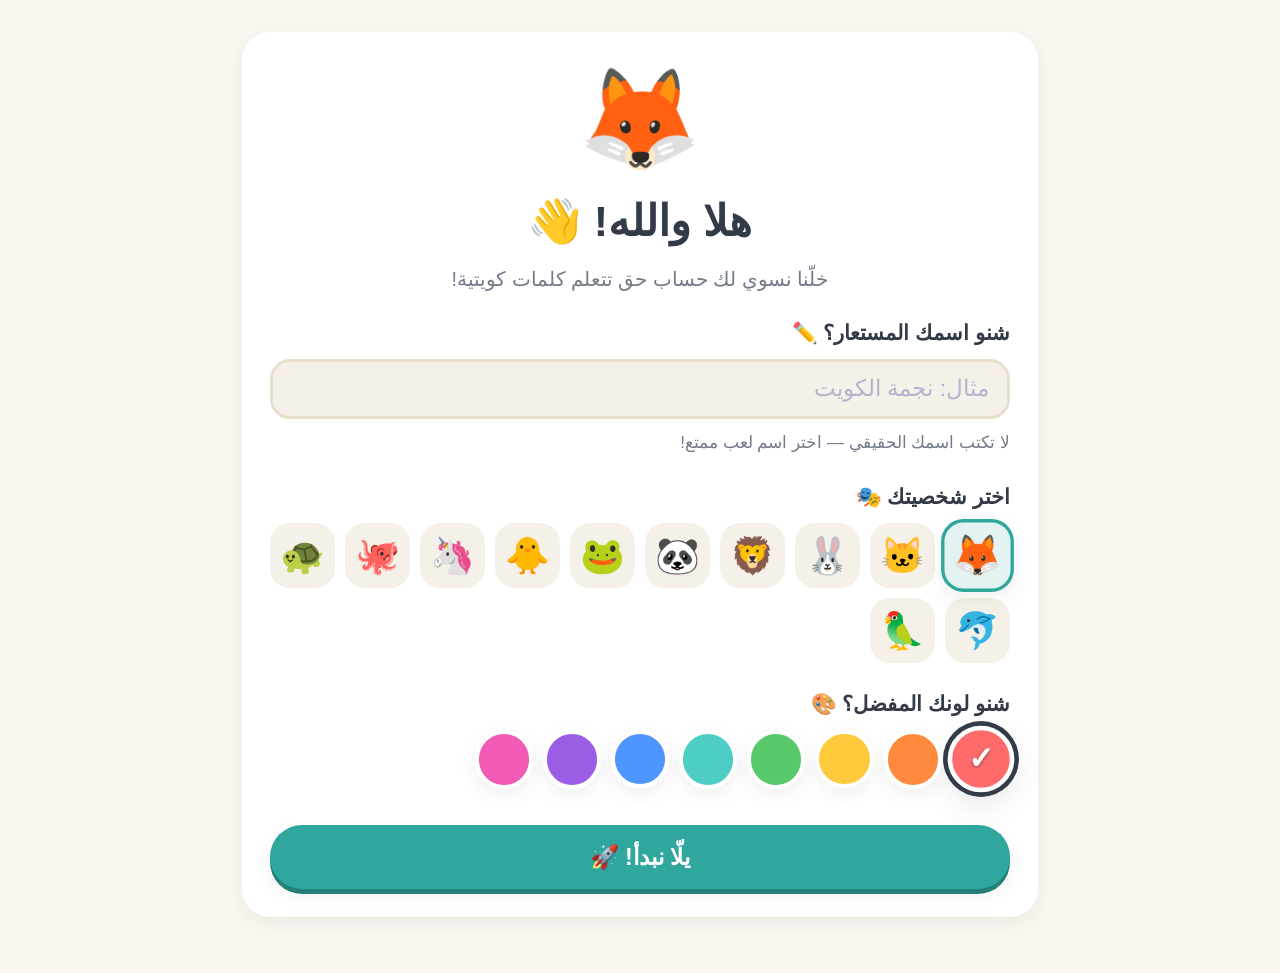
==== commit 2a290bd2: "Calm down the visual design, improve TTS, add always-visible quiz help Design: flat warm-white backg" ====
--- a/index.html
+++ b/index.html
@@ -130,7 +130,7 @@
   <!-- ═══════════════════════ 3) شاشة الدرس اليومي (عرض وسماع الكلمة) ═══════════════════════ -->
   <section id="screen-lesson" class="screen" hidden>
     <header class="lesson-header">
-      <button type="button" class="btn btn-icon" id="btn-lesson-back" aria-label="رجوع للوحة الرئيسية">➜</button>
+      <button type="button" class="btn btn-back" id="btn-lesson-back" aria-label="رجوع للوحة الرئيسية">رجوع ➜</button>
       <div class="progress-track lesson-progress" role="progressbar" aria-label="تقدم الدرس"
            aria-valuemin="0" aria-valuemax="100" aria-valuenow="0" id="lesson-progressbar">
         <div class="progress-fill" id="lesson-progress-fill" style="width:0%"></div>
@@ -186,7 +186,7 @@
   <!-- ═══════════════════════ 4) شاشة الاختبار (٤ أنواع أنشطة) ═══════════════════════ -->
   <section id="screen-quiz" class="screen" hidden>
     <header class="lesson-header">
-      <button type="button" class="btn btn-icon" id="btn-quiz-back" aria-label="رجوع للوحة الرئيسية">➜</button>
+      <button type="button" class="btn btn-back" id="btn-quiz-back" aria-label="رجوع للوحة الرئيسية">رجوع ➜</button>
       <div class="progress-track lesson-progress" role="progressbar" aria-label="تقدم الاختبار"
            aria-valuemin="0" aria-valuemax="100" aria-valuenow="0" id="quiz-progressbar">
         <div class="progress-fill" id="quiz-progress-fill" style="width:0%"></div>
@@ -206,6 +206,13 @@
       <!-- خيارات الإجابة -->
       <div class="quiz-options" id="quiz-options">
         <!-- تُعبّأ من app.js: أزرار خيارات (صور أو كلمات) -->
+      </div>
+
+      <!-- زر مساعدة دائم حتى لا يعلق الطفل -->
+      <div class="quiz-help-row">
+        <button type="button" class="btn btn-ghost" id="btn-quiz-help">
+          علّمني الجواب 💡
+        </button>
       </div>
 
       <!-- رسالة تشجيعية بعد الإجابة -->
@@ -264,7 +271,7 @@
   <!-- ═══════════════════════ 6) شاشة الجوائز والأوسمة ═══════════════════════ -->
   <section id="screen-rewards" class="screen" hidden>
     <header class="lesson-header">
-      <button type="button" class="btn btn-icon" id="btn-rewards-back" aria-label="رجوع للوحة الرئيسية">➜</button>
+      <button type="button" class="btn btn-back" id="btn-rewards-back" aria-label="رجوع للوحة الرئيسية">رجوع ➜</button>
       <h1 class="screen-title">جوائزي 🏆</h1>
       <span class="header-spacer" aria-hidden="true"></span>
     </header>
@@ -312,7 +319,7 @@
   <!-- ═══════════════════════ 7) لوحة الأهل ═══════════════════════ -->
   <section id="screen-parents" class="screen" hidden>
     <header class="lesson-header">
-      <button type="button" class="btn btn-icon" id="btn-parents-back" aria-label="رجوع للوحة الرئيسية">➜</button>
+      <button type="button" class="btn btn-back" id="btn-parents-back" aria-label="رجوع للوحة الرئيسية">رجوع ➜</button>
       <h1 class="screen-title">لوحة الأهل 👨‍👩‍👧</h1>
       <span class="header-spacer" aria-hidden="true"></span>
     </header>
--- a/styles.css
+++ b/styles.css
@@ -5,32 +5,34 @@
 
 /* ── متغيرات التصميم ─────────────────────────────────────────── */
 :root {
-  /* --accent يتغيّر من app.js حسب اللون المفضل للطفل */
-  --accent: #ff6b6b;
-  --accent-soft: color-mix(in srgb, var(--accent) 18%, white);
-
-  --bg: #fdf6ec;
-  --bg-gradient: linear-gradient(160deg, #fff7e6 0%, #fdeef4 55%, #eaf6ff 100%);
+  /* لوحة هادئة: لون أساسي واحد (تركوازي)، محايدات دافئة،
+     والألوان الزاهية محصورة في النجوم ولون الطفل المفضل فقط.
+     --accent يتغيّر من app.js حسب اللون المفضل للطفل */
+  --accent: #2fa79e;
+  --accent-soft: color-mix(in srgb, var(--accent) 14%, white);
+
+  --bg: #faf7f1;
+  --bg-gradient: none;
   --surface: #ffffff;
-  --surface-soft: #fff9f0;
-
-  --ink: #3d3357;          /* نص أساسي — تباين عالٍ */
-  --ink-soft: #6f6690;     /* نص ثانوي */
-
-  --primary: #ff8a3d;      /* برتقالي دافئ */
-  --primary-dark: #e96f1f;
-  --secondary: #4ecdc4;    /* تركوازي */
-  --secondary-dark: #35b0a7;
-  --success: #58c96b;
-  --gold: #ffc93c;
-  --danger: #e5484d;
+  --surface-soft: #f6f1e8;
+
+  --ink: #333a48;          /* نص أساسي — تباين عالٍ */
+  --ink-soft: #737a89;     /* نص ثانوي */
+
+  --primary: #2fa79e;      /* التركوازي الأساسي الوحيد */
+  --primary-dark: #248079;
+  --secondary: #2fa79e;
+  --secondary-dark: #248079;
+  --success: #4fae63;
+  --gold: #f0b53d;
+  --danger: #d9534f;
 
   --radius-lg: 28px;
   --radius-md: 20px;
   --radius-sm: 14px;
 
-  --shadow-card: 0 8px 24px rgba(93, 74, 156, 0.10);
-  --shadow-pop: 0 12px 32px rgba(93, 74, 156, 0.16);
+  --shadow-card: 0 6px 18px rgba(58, 64, 78, 0.08);
+  --shadow-pop: 0 10px 26px rgba(58, 64, 78, 0.13);
 
   --font: "Baloo Bhaijaan 2", "Segoe UI", Tahoma, sans-serif;
 
@@ -55,7 +57,7 @@
 body {
   font-family: var(--font);
   color: var(--ink);
-  background: var(--bg) var(--bg-gradient) fixed;
+  background: var(--bg);
   min-height: 100dvh;
   line-height: 1.6;
   direction: rtl;
@@ -172,10 +174,9 @@
 }
 
 .btn-primary {
-  background: linear-gradient(180deg, var(--primary) 0%, var(--primary-dark) 100%);
+  background: var(--primary);
   color: #fff;
-  box-shadow: 0 6px 0 rgba(0, 0, 0, 0.12), var(--shadow-card);
-  text-shadow: 0 1px 2px rgba(0, 0, 0, 0.15);
+  box-shadow: 0 5px 0 var(--primary-dark), var(--shadow-card);
 }
 
 .btn-primary:hover {
@@ -183,15 +184,16 @@
   transform: translateY(-2px);
 }
 
+/* زر ثانوي: إطار هادئ بدل لون إضافي */
 .btn-secondary {
-  background: linear-gradient(180deg, var(--secondary) 0%, var(--secondary-dark) 100%);
-  color: #fff;
-  box-shadow: 0 6px 0 rgba(0, 0, 0, 0.10), var(--shadow-card);
-  text-shadow: 0 1px 2px rgba(0, 0, 0, 0.15);
+  background: var(--surface);
+  color: var(--primary-dark);
+  border: 3px solid var(--primary);
+  box-shadow: var(--shadow-card);
 }
 
 .btn-secondary:hover {
-  filter: brightness(1.05);
+  background: var(--accent-soft);
   transform: translateY(-2px);
 }
 
@@ -246,9 +248,9 @@
 
 /* زر الصوت */
 .btn-audio {
-  background: var(--accent-soft);
+  background: color-mix(in srgb, var(--primary) 10%, white);
   color: var(--ink);
-  border: 3px solid var(--accent);
+  border: 3px solid var(--primary);
   font-size: 1.2rem;
   min-height: var(--touch);
   padding-inline: 28px;
@@ -256,7 +258,7 @@
 }
 
 .btn-audio:hover {
-  background: var(--accent);
+  background: var(--primary);
   color: #fff;
 }
 
@@ -270,13 +272,13 @@
 }
 
 @keyframes audioPulse {
-  0%, 100% { box-shadow: 0 0 0 0 color-mix(in srgb, var(--accent) 45%, transparent); }
+  0%, 100% { box-shadow: 0 0 0 0 color-mix(in srgb, var(--primary) 40%, transparent); }
   50%      { box-shadow: 0 0 0 12px transparent; }
 }
 
 /* حالة تشغيل الصوت */
 .btn-audio.playing {
-  background: var(--accent);
+  background: var(--primary);
   color: #fff;
   animation: audioBounce 0.5s ease infinite alternate;
 }
@@ -557,7 +559,7 @@
 .progress-fill {
   height: 100%;
   border-radius: 999px;
-  background: linear-gradient(90deg, var(--gold), var(--primary));
+  background: var(--primary);
   transition: width 0.6s cubic-bezier(0.22, 1, 0.36, 1);
   min-width: 0;
 }
@@ -617,12 +619,23 @@
   gap: 14px;
 }
 
-/* سهم الرجوع يشير لليمين (بداية RTL) */
-#btn-lesson-back,
-#btn-quiz-back,
-#btn-rewards-back,
-#btn-parents-back {
-  transform: scaleX(1);
+/* زر رجوع واضح بنص مقروء بدل أيقونة فقط */
+.btn-back {
+  min-height: var(--touch);
+  padding: 8px 18px;
+  border-radius: 999px;
+  background: var(--surface);
+  box-shadow: var(--shadow-card);
+  font-size: 1.05rem;
+  font-weight: 700;
+  color: var(--ink-soft);
+  flex-shrink: 0;
+}
+
+.btn-back:hover {
+  color: var(--ink);
+  transform: translateY(-2px);
+  box-shadow: var(--shadow-pop);
 }
 
 .lesson-progress {
@@ -660,19 +673,18 @@
 }
 
 .word-tag {
-  background: var(--secondary);
+  background: var(--primary);
   color: #fff;
   font-weight: 700;
   font-size: 1rem;
   padding: 4px 20px;
   border-radius: 999px;
-  text-shadow: 0 1px 2px rgba(0, 0, 0, 0.2);
 }
 
 .word-tag.review {
-  background: var(--gold);
+  background: var(--surface-soft);
   color: var(--ink);
-  text-shadow: none;
+  border: 2px solid #e4dccc;
 }
 
 /* بطاقة الكلمة */
@@ -723,7 +735,7 @@
 .word-kuwaiti {
   font-size: clamp(2.2rem, 9vw, 3.2rem);
   font-weight: 800;
-  color: var(--accent);
+  color: var(--primary-dark);
   line-height: 1.3;
 }
 
@@ -817,15 +829,22 @@
   height: clamp(110px, 30vw, 150px);
   border-radius: 50%;
   font-size: clamp(3rem, 10vw, 4rem);
-  background: linear-gradient(180deg, var(--secondary), var(--secondary-dark));
+  background: var(--primary);
   color: #fff;
-  box-shadow: 0 8px 0 rgba(0, 0, 0, 0.12), var(--shadow-pop);
+  box-shadow: 0 6px 0 var(--primary-dark), var(--shadow-pop);
   animation: audioPulse 2.4s ease-in-out infinite;
   transition: transform 0.15s ease;
 }
 
 .stimulus-audio-btn:active {
   transform: scale(0.93);
+}
+
+/* تعليمة صغيرة واضحة تحت زر السماعة */
+.stimulus-caption {
+  font-size: 1.05rem;
+  font-weight: 700;
+  color: var(--ink-soft);
 }
 
 /* جملة ناقصة كمحفّز */
@@ -958,6 +977,19 @@
   75%      { transform: translateX(3px); }
 }
 
+/* زر المساعدة: يظهر في كل سؤال حتى لا يعلق الطفل أبداً */
+.quiz-help-row {
+  width: 100%;
+  display: flex;
+  justify-content: center;
+}
+
+#btn-quiz-help {
+  color: var(--ink-soft);
+  border-color: color-mix(in srgb, var(--ink-soft) 35%, transparent);
+  font-size: 1.05rem;
+}
+
 /* رسالة التشجيع */
 .quiz-feedback {
   width: 100%;
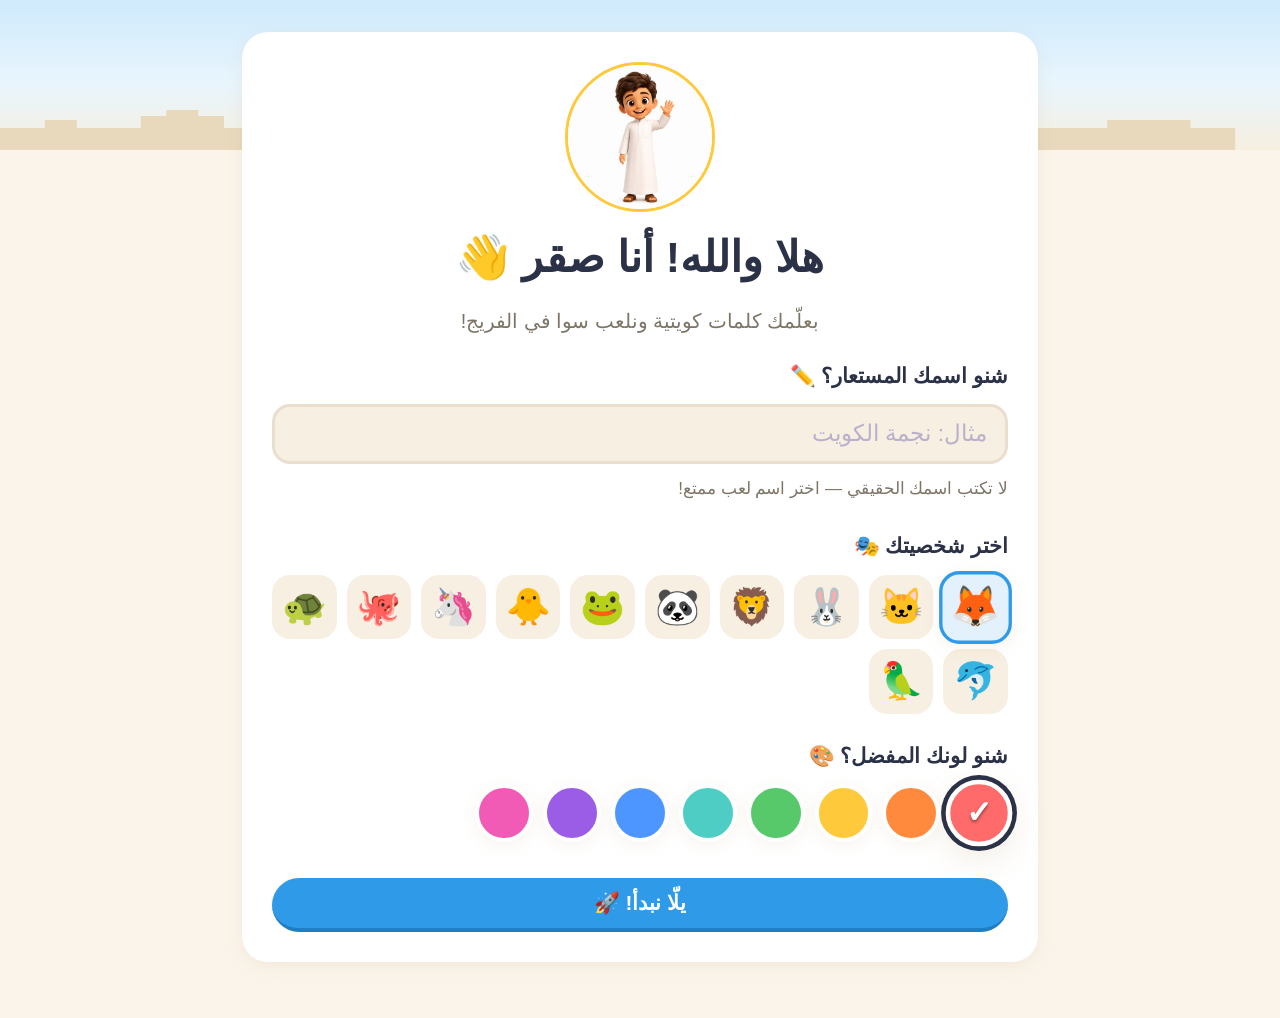
==== commit dbed3407: "The Freej redesign: warm Kuwaiti world, Saqer mascot, star-catch moment Full design-system rebuild p" ====
--- a/index.html
+++ b/index.html
@@ -19,9 +19,9 @@
   <!-- ═══════════════════════ 1) شاشة إنشاء الحساب (اسم المستخدم + الصورة الرمزية + اللون المفضل) ═══════════════════════ -->
   <section id="screen-setup" class="screen" hidden>
     <div class="setup-card card">
-      <div class="setup-mascot bounce" aria-hidden="true">🦊</div>
-      <h1 class="setup-title">هلا والله! 👋</h1>
-      <p class="setup-subtitle">خلّنا نسوي لك حساب حق تتعلم كلمات كويتية!</p>
+      <img src="assets/images/photos/shlonak.jpg" alt="صقر يلوّح" class="mascot-img setup-saqer" id="setup-mascot">
+      <h1 class="setup-title">هلا والله! أنا صقر 👋</h1>
+      <p class="setup-subtitle">بعلّمك كلمات كويتية ونلعب سوا في الفريج!</p>
 
       <form id="setup-form" autocomplete="off">
         <!-- اسم المستخدم -->
@@ -109,7 +109,10 @@
 
     <!-- تقدم اليوم -->
     <div class="card today-card">
-      <h2 class="card-title">درس اليوم 📅</h2>
+      <div class="mascot-row">
+        <img src="assets/images/photos/shlonak.jpg" alt="صقر يلوّح" class="mascot-img" id="dash-mascot" title="اضغطني!">
+        <p class="mascot-bubble" id="dash-greeting">هلا! شلونك؟</p>
+      </div>
       <div class="today-dots" id="today-dots" aria-label="تقدم درس اليوم">
         <!-- 10 نقاط تُعبّأ من app.js -->
       </div>
@@ -192,6 +195,7 @@
         <div class="progress-fill" id="quiz-progress-fill" style="width:0%"></div>
       </div>
       <span class="lesson-counter" id="quiz-counter">١ / ١٠</span>
+      <span class="quiz-stars" id="quiz-stars">⭐ ٠</span>
     </header>
 
     <div class="lesson-body">
@@ -266,6 +270,8 @@
 
     <!-- حاوية قصاصات الاحتفال -->
     <div class="confetti-container" id="confetti-container" aria-hidden="true"></div>
+    <!-- صقر يركض محتفلاً -->
+    <img src="assets/images/photos/yalla.jpg" alt="" class="saqer-run" id="saqer-run" aria-hidden="true">
   </section>
 
   <!-- ═══════════════════════ 6) شاشة الجوائز والأوسمة ═══════════════════════ -->
--- a/styles.css
+++ b/styles.css
@@ -5,39 +5,59 @@
 
 /* ── متغيرات التصميم ─────────────────────────────────────────── */
 :root {
-  /* لوحة هادئة: لون أساسي واحد (تركوازي)، محايدات دافئة،
-     والألوان الزاهية محصورة في النجوم ولون الطفل المفضل فقط.
+  /* ═══ نظام تصميم «الفريج» ═══
+     فريج كويتي صغير يعيش داخل الشاشة: رمل دافئ، سماء صافية،
+     نجوم ذهبية، وأزرار منفوخة تنضغط مثل ألعاب الأطفال.
+     كل لون له سبب: الرملي أرضية الفريج، الأزرق سماؤه، الذهبي
+     نجوم المكافأة (محجوز لها فقط)، والكحلي الدافئ حبر القراءة.
      --accent يتغيّر من app.js حسب اللون المفضل للطفل */
-  --accent: #2fa79e;
+  --accent: #2f9be8;
   --accent-soft: color-mix(in srgb, var(--accent) 14%, white);
 
-  --bg: #faf7f1;
+  --bg: #faf4ea;            /* رمل الفريج الدافئ */
   --bg-gradient: none;
   --surface: #ffffff;
-  --surface-soft: #f6f1e8;
-
-  --ink: #333a48;          /* نص أساسي — تباين عالٍ */
-  --ink-soft: #737a89;     /* نص ثانوي */
-
-  --primary: #2fa79e;      /* التركوازي الأساسي الوحيد */
-  --primary-dark: #248079;
-  --secondary: #2fa79e;
-  --secondary-dark: #248079;
-  --success: #4fae63;
-  --gold: #f0b53d;
-  --danger: #d9534f;
-
-  --radius-lg: 28px;
-  --radius-md: 20px;
-  --radius-sm: 14px;
-
-  --shadow-card: 0 6px 18px rgba(58, 64, 78, 0.08);
-  --shadow-pop: 0 10px 26px rgba(58, 64, 78, 0.13);
-
-  --font: "Baloo Bhaijaan 2", "Segoe UI", Tahoma, sans-serif;
-
-  /* أهداف لمس كبيرة للأصابع الصغيرة */
-  --touch: 56px;
+  --surface-soft: #f7efe2;  /* رمل أفتح للداخلي */
+  --border: #efe3cf;
+
+  --ink: #2b3147;           /* كحلي دافئ ودود */
+  --ink-soft: #7d7668;      /* رملي غامق للثانوي */
+
+  --primary: #2f9be8;       /* أزرق سماء الكويت */
+  --primary-dark: #1f7fc4;
+  --link: #2f9be8;
+  --link-dark: #1f7fc4;
+  --secondary: #2f9be8;
+  --secondary-dark: #1f7fc4;
+  --success: #35b46f;
+  --success-bg: #e4f7ec;
+  --attention: #f0a13c;
+  --attention-bg: #fdf1dd;
+  --gold: #ffc93c;          /* ذهبي النجوم — للمكافآت فقط */
+  --gold-dark: #e0a922;
+  --coral: #ff8d78;         /* دعم دافئ بجرعات صغيرة */
+  --danger: #e2574b;
+
+  /* سلم الزوايا: عائلة واحدة مستديرة */
+  --radius-lg: 26px;
+  --radius-md: 18px;
+  --radius-sm: 12px;
+
+  /* ظلال رملية ناعمة — لا رمادية باردة */
+  --shadow-card: 0 4px 16px rgba(178, 143, 90, 0.10);
+  --shadow-pop: 0 10px 30px rgba(178, 143, 90, 0.18);
+
+  /* الحركة: ٣ سرعات موحدة */
+  --t-fast: 150ms;
+  --t-mid: 300ms;
+  --t-story: 600ms;
+  --ease-pop: cubic-bezier(0.34, 1.56, 0.64, 1);
+
+  /* الخط المستدير لكل الواجهة — عالم طفل متكامل */
+  --font: "Baloo Bhaijaan 2", -apple-system, "Segoe UI", "Noto Sans Arabic", Tahoma, sans-serif;
+  --font-display: "Baloo Bhaijaan 2", "Segoe UI", Tahoma, sans-serif;
+
+  --touch: 52px;
 }
 
 /* ── إعادة ضبط أساسية ────────────────────────────────────────── */
@@ -58,12 +78,50 @@
   font-family: var(--font);
   color: var(--ink);
   background: var(--bg);
+  transition: background 1.2s ease;
   min-height: 100dvh;
-  line-height: 1.6;
+  line-height: 1.75; /* أعلى للعربية */
   direction: rtl;
   text-align: right;
   -webkit-tap-highlight-color: transparent;
   overflow-x: hidden;
+  position: relative;
+}
+
+/* سماء الفريج: تدرج سماوي وسيلويت بيوت طينية أعلى كل شاشة */
+body::before {
+  content: "";
+  position: absolute;
+  top: 0;
+  inset-inline: 0;
+  height: 150px;
+  background:
+    url("data:image/svg+xml,%3Csvg xmlns='http://www.w3.org/2000/svg' viewBox='0 0 400 60' preserveAspectRatio='none'%3E%3Cpath d='M0 60V38h14v-8h10v8h20V26h8v-6h10v6h8v12h22V30h26v-9h12v9h14v8h18V24h9v-7h12v7h9v14h24V32h28v-8h8v-6h10v6h8v8h20V22h11v-6h12v6h11v16h22v-8h26v8h14v22z' fill='%23e8d9bd'/%3E%3C/svg%3E") bottom/100% 60px no-repeat,
+    linear-gradient(180deg, #cfeafc 0%, #e8f5fd 55%, #f6efe0 100%);
+  z-index: 0;
+  pointer-events: none;
+  transition: filter 1.2s ease, opacity 1.2s ease;
+}
+
+/* ليل الفريج — يشتعل عند إكمال الدرس (الـSignature Moment) */
+body.freej-night {
+  background: #20263f;
+}
+
+body.freej-night::before {
+  background:
+    url("data:image/svg+xml,%3Csvg xmlns='http://www.w3.org/2000/svg' viewBox='0 0 400 60' preserveAspectRatio='none'%3E%3Cpath d='M0 60V38h14v-8h10v8h20V26h8v-6h10v6h8v12h22V30h26v-9h12v9h14v8h18V24h9v-7h12v7h9v14h24V32h28v-8h8v-6h10v6h8v8h20V22h11v-6h12v6h11v16h22v-8h26v8h14v22z' fill='%232b3147'/%3E%3C/svg%3E") bottom/100% 60px no-repeat,
+    radial-gradient(2px 2px at 40px 30px, #ffe9a8 40%, transparent 41%),
+    radial-gradient(1.5px 1.5px at 120px 55px, #fff 40%, transparent 41%),
+    radial-gradient(2px 2px at 210px 25px, #ffe9a8 40%, transparent 41%),
+    radial-gradient(1.5px 1.5px at 300px 45px, #fff 40%, transparent 41%),
+    radial-gradient(2px 2px at 360px 20px, #ffd76b 40%, transparent 41%),
+    linear-gradient(180deg, #1e2440 0%, #33406b 70%, #4a4467 100%);
+}
+
+.screen {
+  position: relative;
+  z-index: 1;
 }
 
 [hidden] {
@@ -86,8 +144,8 @@
 
 /* تركيز واضح للوصولية — بالكيبورد فقط */
 :focus-visible {
-  outline: 4px solid var(--secondary);
-  outline-offset: 3px;
+  outline: 2px solid var(--link);
+  outline-offset: 2px;
   border-radius: var(--radius-sm);
 }
 
@@ -129,9 +187,10 @@
 /* ── البطاقات ────────────────────────────────────────────────── */
 .card {
   background: var(--surface);
+  border: none;
   border-radius: var(--radius-lg);
   box-shadow: var(--shadow-card);
-  padding: clamp(18px, 4vw, 28px);
+  padding: clamp(20px, 4.5vw, 30px);
 }
 
 .card-inner {
@@ -141,6 +200,7 @@
 }
 
 .card-title {
+  font-family: var(--font);
   font-size: 1.25rem;
   font-weight: 700;
   margin-bottom: 12px;
@@ -151,11 +211,12 @@
   display: inline-flex;
   align-items: center;
   justify-content: center;
-  gap: 8px;
+  gap: 10px;
   min-height: var(--touch);
-  padding: 12px 24px;
+  padding: 10px 22px;
   border-radius: 999px;
-  font-size: 1.15rem;
+  font-family: var(--font);
+  font-size: 1.08rem;
   font-weight: 700;
   transition: transform 0.15s ease, box-shadow 0.15s ease, filter 0.15s ease;
   user-select: none;
@@ -163,61 +224,69 @@
 }
 
 .btn:active {
-  transform: scale(0.95);
+  transform: translateY(3px);
 }
 
 .btn-big {
   width: 100%;
-  min-height: 64px;
-  font-size: 1.3rem;
+  min-height: 54px;
+  font-size: 1.15rem;
   margin-top: 12px;
 }
 
 .btn-primary {
   background: var(--primary);
   color: #fff;
-  box-shadow: 0 5px 0 var(--primary-dark), var(--shadow-card);
+  border-bottom: 4px solid var(--primary-dark);
 }
 
 .btn-primary:hover {
   filter: brightness(1.05);
-  transform: translateY(-2px);
-}
-
-/* زر ثانوي: إطار هادئ بدل لون إضافي */
+}
+
+.btn-primary:active {
+  border-bottom-width: 1px;
+}
+
+/* زر ثانوي: أبيض منفوخ بحد رملي */
 .btn-secondary {
   background: var(--surface);
   color: var(--primary-dark);
-  border: 3px solid var(--primary);
-  box-shadow: var(--shadow-card);
+  border: 2px solid var(--border);
+  border-bottom-width: 4px;
 }
 
 .btn-secondary:hover {
-  background: var(--accent-soft);
-  transform: translateY(-2px);
+  border-color: color-mix(in srgb, var(--primary) 45%, var(--border));
+}
+
+.btn-secondary:active {
+  border-bottom-width: 2px;
 }
 
 .btn-ghost {
   background: transparent;
-  color: var(--ink-soft);
-  border: 3px dashed color-mix(in srgb, var(--ink-soft) 40%, transparent);
+  color: var(--link);
+  border: none;
 }
 
 .btn-ghost:hover {
-  color: var(--ink);
-  border-color: var(--ink-soft);
-  background: rgba(255, 255, 255, 0.6);
+  background: var(--accent-soft);
+  text-decoration: underline;
 }
 
 .btn-danger {
+  background: var(--surface);
+  color: var(--danger);
+  border: 1px solid var(--border);
+  font-size: 0.95rem;
+  min-height: 40px;
+}
+
+.btn-danger:hover {
   background: var(--danger);
   color: #fff;
-  font-size: 1rem;
-  min-height: 48px;
-}
-
-.btn-danger:hover {
-  filter: brightness(1.08);
+  border-color: var(--danger);
 }
 
 .btn-icon {
@@ -246,20 +315,24 @@
   flex-wrap: wrap;
 }
 
-/* زر الصوت */
+/* زر الصوت: رملي دافئ بأيقونة كحلية، ينضغط مثل البقية */
 .btn-audio {
-  background: color-mix(in srgb, var(--primary) 10%, white);
+  background: var(--surface-soft);
   color: var(--ink);
-  border: 3px solid var(--primary);
-  font-size: 1.2rem;
+  border: 2px solid var(--border);
+  border-bottom-width: 4px;
+  font-size: 1rem;
   min-height: var(--touch);
-  padding-inline: 28px;
-  animation: audioPulse 2.4s ease-in-out infinite;
+  padding-inline: 22px;
 }
 
 .btn-audio:hover {
-  background: var(--primary);
-  color: #fff;
+  border-color: color-mix(in srgb, var(--primary) 40%, var(--border));
+  color: var(--primary-dark);
+}
+
+.btn-audio:active {
+  border-bottom-width: 2px;
 }
 
 .btn-audio-small {
@@ -276,9 +349,53 @@
   50%      { box-shadow: 0 0 0 12px transparent; }
 }
 
+/* مقاسات الأيقونات الخطية داخل الأزرار */
+.btn svg {
+  width: 20px;
+  height: 20px;
+  flex-shrink: 0;
+}
+
+.btn-audio-small svg {
+  width: 22px;
+  height: 22px;
+}
+
+.btn-icon svg {
+  width: 24px;
+  height: 24px;
+}
+
+/* عناصر ناطقة: مرور الماوس يسمع النطق ويعرض تلميح التشكيل */
+.speakable {
+  cursor: pointer;
+  position: relative;
+}
+
+.speakable[data-tts]:hover::after {
+  content: attr(data-tts);
+  position: absolute;
+  bottom: calc(100% + 8px);
+  inset-inline-start: 50%;
+  transform: translateX(50%);
+  background: var(--ink);
+  color: #fff;
+  font-family: var(--font-display);
+  font-size: 1rem;
+  font-weight: 600;
+  line-height: 1.8;
+  padding: 4px 16px;
+  border-radius: 10px;
+  white-space: nowrap;
+  z-index: 30;
+  pointer-events: none;
+  animation: fadeIn 0.15s ease;
+}
+
 /* حالة تشغيل الصوت */
 .btn-audio.playing {
-  background: var(--primary);
+  background: var(--link);
+  border-color: var(--link);
   color: #fff;
   animation: audioBounce 0.5s ease infinite alternate;
 }
@@ -288,6 +405,125 @@
   to   { transform: scale(1.06); }
 }
 
+/* ═══════════════ صقر — ماسكوت الفريج ═══════════════ */
+
+.mascot-row {
+  display: flex;
+  align-items: center;
+  gap: 14px;
+}
+
+.mascot-img {
+  width: 92px;
+  height: 92px;
+  object-fit: cover;
+  border-radius: 50%;
+  background: #fff;
+  border: 3px solid var(--gold);
+  flex-shrink: 0;
+  cursor: pointer;
+  animation: breathe 3.5s ease-in-out infinite;
+}
+
+@keyframes breathe {
+  0%, 100% { transform: scale(1); }
+  50%      { transform: scale(1.04); }
+}
+
+/* فقاعة كلام صقر بذيل جهة الصورة */
+.mascot-bubble {
+  position: relative;
+  background: var(--surface-soft);
+  border-radius: var(--radius-md);
+  padding: 12px 18px;
+  font-weight: 700;
+  font-size: 1.05rem;
+  line-height: 1.6;
+  flex: 1;
+}
+
+.mascot-bubble::before {
+  content: "";
+  position: absolute;
+  top: 50%;
+  inset-inline-start: -8px;
+  transform: translateY(-50%);
+  border-block: 9px solid transparent;
+  border-inline-end: 10px solid var(--surface-soft);
+}
+
+/* عداد نجوم الاختبار — وجهة «قطفة النجمة» */
+.quiz-stars {
+  display: inline-flex;
+  align-items: center;
+  gap: 4px;
+  background: var(--surface);
+  border: 2px solid var(--gold);
+  border-radius: 999px;
+  padding: 3px 14px;
+  font-weight: 800;
+  font-size: 1rem;
+  color: #8a6a10;
+  white-space: nowrap;
+  flex-shrink: 0;
+}
+
+.quiz-stars.bump {
+  animation: starBump 0.45s var(--ease-pop);
+}
+
+@keyframes starBump {
+  0%   { transform: scale(1); }
+  40%  { transform: scale(1.35); background: var(--gold); }
+  100% { transform: scale(1); }
+}
+
+/* النجمة الطائرة — الـSignature Moment */
+.star-fly {
+  position: fixed;
+  z-index: 90;
+  font-size: 2rem;
+  line-height: 1;
+  color: var(--gold);
+  text-shadow: 0 2px 8px rgba(224, 169, 34, 0.6);
+  pointer-events: none;
+  will-change: transform, opacity;
+  transition: transform 0.7s cubic-bezier(0.4, -0.1, 0.6, 1), opacity 0.7s ease;
+}
+
+/* صقر يركض محتفلاً عبر شاشة النتائج */
+.saqer-run {
+  position: fixed;
+  bottom: 12px;
+  inset-inline-start: -140px;
+  width: 120px;
+  height: 120px;
+  object-fit: cover;
+  border-radius: 50%;
+  border: 3px solid var(--gold);
+  background: #fff;
+  z-index: 60;
+  pointer-events: none;
+}
+
+.saqer-run.go {
+  animation: saqerRun 2.6s ease-in-out forwards;
+}
+
+@keyframes saqerRun {
+  0%   { transform: translateX(0); }
+  100% { transform: translateX(calc(-100vw - 300px)); }
+}
+
+[dir="rtl"] .saqer-run.go {
+  animation-name: saqerRunRtl;
+}
+
+@keyframes saqerRunRtl {
+  0%   { transform: translateX(0); }
+  100% { transform: translateX(calc(100vw + 300px)); }
+}
+
 /* ═══════════════ 1) شاشة الإعداد ═══════════════ */
 #screen-setup {
   justify-content: center;
@@ -300,9 +536,10 @@
   gap: 8px;
 }
 
-.setup-mascot {
-  font-size: clamp(4rem, 14vw, 5.5rem);
-  line-height: 1.2;
+.setup-saqer {
+  width: clamp(110px, 30vw, 150px);
+  height: clamp(110px, 30vw, 150px);
+  margin-inline: auto;
 }
 
 .bounce {
@@ -315,6 +552,7 @@
 }
 
 .setup-title {
+  font-family: var(--font);
   font-size: clamp(1.8rem, 6vw, 2.4rem);
   font-weight: 800;
 }
@@ -449,6 +687,9 @@
   align-items: center;
   justify-content: space-between;
   gap: 12px;
+  background: var(--surface);
+  border-radius: var(--radius-lg);
+  padding: 18px 22px;
 }
 
 .dash-profile {
@@ -459,14 +700,14 @@
 }
 
 .dash-avatar {
-  font-size: 3rem;
-  width: 76px;
-  height: 76px;
+  font-size: 2.6rem;
+  width: 72px;
+  height: 72px;
   display: flex;
   align-items: center;
   justify-content: center;
   background: var(--surface);
-  border: 4px solid var(--accent);
+  border: 3px solid var(--accent);
   border-radius: 50%;
   box-shadow: var(--shadow-card);
   flex-shrink: 0;
@@ -480,6 +721,7 @@
 }
 
 .dash-username {
+  font-family: var(--font);
   font-size: clamp(1.3rem, 5vw, 1.7rem);
   font-weight: 800;
   overflow: hidden;
@@ -489,13 +731,13 @@
 
 .dash-level-chip {
   align-self: flex-start;
-  background: var(--accent);
-  color: #fff;
-  font-size: 0.95rem;
-  font-weight: 700;
+  background: var(--gold);
+  color: #5d4708;
+  border: none;
+  font-size: 0.9rem;
+  font-weight: 800;
   padding: 2px 14px;
   border-radius: 999px;
-  text-shadow: 0 1px 2px rgba(0, 0, 0, 0.2);
 }
 
 /* صف الإحصائيات */
@@ -515,7 +757,15 @@
 }
 
 .stat-emoji {
-  font-size: 1.8rem;
+  font-size: 1.5rem;
+  width: 46px;
+  height: 46px;
+  display: flex;
+  align-items: center;
+  justify-content: center;
+  background: var(--surface-soft);
+  border-radius: 50%;
+  margin-bottom: 4px;
 }
 
 .stat-value {
@@ -550,8 +800,8 @@
 /* شريط التقدم العام */
 .progress-track {
   width: 100%;
-  height: 22px;
-  background: #f0e8da;
+  height: 14px;
+  background: #ece1cb;
   border-radius: 999px;
   overflow: hidden;
 }
@@ -559,7 +809,7 @@
 .progress-fill {
   height: 100%;
   border-radius: 999px;
-  background: var(--primary);
+  background: linear-gradient(90deg, #ffd86b, var(--gold));
   transition: width 0.6s cubic-bezier(0.22, 1, 0.36, 1);
   min-width: 0;
 }
@@ -580,11 +830,11 @@
 }
 
 .today-dot {
-  width: 26px;
-  height: 26px;
+  width: 24px;
+  height: 24px;
   border-radius: 50%;
-  background: #f0e8da;
-  border: 3px solid #e5d9c4;
+  background: #ece1cb;
+  border: none;
   display: flex;
   align-items: center;
   justify-content: center;
@@ -594,8 +844,8 @@
 
 .today-dot.done {
   background: var(--success);
-  border-color: color-mix(in srgb, var(--success) 70%, black);
-  transform: scale(1.1);
+  border-color: var(--success);
+  transform: scale(1.05);
 }
 
 .today-dot.done::after {
@@ -625,22 +875,30 @@
   padding: 8px 18px;
   border-radius: 999px;
   background: var(--surface);
-  box-shadow: var(--shadow-card);
-  font-size: 1.05rem;
+  border: 2px solid var(--border);
+  border-bottom-width: 4px;
+  font-size: 1rem;
   font-weight: 700;
   color: var(--ink-soft);
   flex-shrink: 0;
 }
 
+.btn-back:active {
+  border-bottom-width: 2px;
+}
+
 .btn-back:hover {
-  color: var(--ink);
-  transform: translateY(-2px);
-  box-shadow: var(--shadow-pop);
+  background: var(--surface-soft);
 }
 
 .lesson-progress {
   flex: 1;
-  height: 18px;
+  height: 14px;
+}
+
+/* شريط الدرس أزرق سماوي — الذهبي محجوز للنجوم */
+.lesson-progress .progress-fill {
+  background: linear-gradient(90deg, #6bc1f7, var(--primary));
 }
 
 .lesson-counter {
@@ -673,18 +931,19 @@
 }
 
 .word-tag {
-  background: var(--primary);
-  color: #fff;
-  font-weight: 700;
-  font-size: 1rem;
-  padding: 4px 20px;
+  background: var(--success-bg);
+  color: #1e7c4b;
+  border: none;
+  font-weight: 800;
+  font-size: 0.95rem;
+  padding: 3px 16px;
   border-radius: 999px;
 }
 
 .word-tag.review {
-  background: var(--surface-soft);
-  color: var(--ink);
-  border: 2px solid #e4dccc;
+  background: #ddf1ff;
+  color: var(--primary-dark);
+  border: none;
 }
 
 /* بطاقة الكلمة */
@@ -728,14 +987,16 @@
 .word-img {
   display: block;
   max-width: 100%;
+  border-radius: 14px;
   user-select: none;
   -webkit-user-drag: none;
 }
 
 .word-kuwaiti {
-  font-size: clamp(2.2rem, 9vw, 3.2rem);
-  font-weight: 800;
-  color: var(--primary-dark);
+  font-family: var(--font-display);
+  font-size: clamp(2.4rem, 10vw, 3.4rem);
+  font-weight: 800;
+  color: var(--ink);
   line-height: 1.3;
 }
 
@@ -783,16 +1044,17 @@
 
 .meta-chip {
   background: var(--surface-soft);
-  border: 2px solid #eadfce;
   color: var(--ink-soft);
-  font-size: 0.95rem;
-  font-weight: 700;
-  padding: 4px 16px;
-  border-radius: 999px;
+  border: none;
+  font-size: 0.85rem;
+  font-weight: 500;
+  padding: 4px 14px;
+  border-radius: 980px;
 }
 
 /* ═══════════════ 4) شاشة الاختبار ═══════════════ */
 .quiz-question {
+  font-family: var(--font);
   font-size: clamp(1.25rem, 5vw, 1.6rem);
   font-weight: 800;
   text-align: center;
@@ -825,15 +1087,31 @@
 
 /* زر صوت كبير كمحفّز */
 .stimulus-audio-btn {
-  width: clamp(110px, 30vw, 150px);
-  height: clamp(110px, 30vw, 150px);
+  width: clamp(108px, 28vw, 144px);
+  height: clamp(108px, 28vw, 144px);
   border-radius: 50%;
-  font-size: clamp(3rem, 10vw, 4rem);
   background: var(--primary);
   color: #fff;
-  box-shadow: 0 6px 0 var(--primary-dark), var(--shadow-pop);
-  animation: audioPulse 2.4s ease-in-out infinite;
-  transition: transform 0.15s ease;
+  border-bottom: 6px solid var(--primary-dark);
+  box-shadow: var(--shadow-pop);
+  transition: transform var(--t-fast) ease, filter var(--t-fast) ease;
+  display: inline-flex;
+  align-items: center;
+  justify-content: center;
+}
+
+.stimulus-audio-btn:hover {
+  filter: brightness(1.06);
+}
+
+.stimulus-audio-btn:active {
+  transform: translateY(4px);
+  border-bottom-width: 2px;
+}
+
+.stimulus-audio-btn svg {
+  width: clamp(44px, 12vw, 60px);
+  height: clamp(44px, 12vw, 60px);
 }
 
 .stimulus-audio-btn:active {
@@ -863,8 +1141,8 @@
 .stimulus-sentence .blank {
   display: inline-block;
   min-width: 4.5em;
-  border-bottom: 4px dashed var(--accent);
-  color: var(--accent);
+  border-bottom: 3px dashed var(--link);
+  color: var(--link);
   font-weight: 800;
   margin-inline: 6px;
   text-align: center;
@@ -890,11 +1168,12 @@
 }
 
 .quiz-option {
-  min-height: 90px;
+  min-height: 96px;
   background: var(--surface);
-  border: 4px solid transparent;
-  border-radius: var(--radius-md);
+  border: 2px solid var(--border);
+  border-bottom-width: 5px;
   box-shadow: var(--shadow-card);
+  border-radius: var(--radius-lg);
   display: flex;
   flex-direction: column;
   align-items: center;
@@ -912,8 +1191,13 @@
 .quiz-option:nth-child(4) { animation-delay: 0.26s; }
 
 .quiz-option:hover {
-  transform: translateY(-4px);
-  border-color: var(--secondary);
+  border-color: color-mix(in srgb, var(--primary) 55%, var(--border));
+  transform: translateY(-2px);
+}
+
+.quiz-option:active {
+  border-bottom-width: 2px;
+  transform: translateY(2px);
 }
 
 .quiz-option:active {
@@ -934,8 +1218,41 @@
   height: auto;
 }
 
+/* زر السماعة داخل خيارات الكلمات — للطفل الذي لا يقرأ بعد */
+.quiz-option-word {
+  padding-top: 22px;
+}
+
+.option-speak {
+  position: absolute;
+  top: 8px;
+  inset-inline-start: 8px;
+  width: 42px;
+  height: 42px;
+  display: inline-flex;
+  align-items: center;
+  justify-content: center;
+  border-radius: 50%;
+  background: var(--surface-soft);
+  border: 2px solid var(--border);
+  color: var(--ink);
+  cursor: pointer;
+  transition: background var(--t-fast) ease, color var(--t-fast) ease;
+}
+
+.option-speak:hover {
+  background: var(--primary);
+  color: #fff;
+}
+
+.option-speak svg {
+  width: 22px;
+  height: 22px;
+}
+
 /* خيار كلمة — الحجم واللون يتغيّران من app.js لتنويع العرض */
 .quiz-option .option-word {
+  font-family: var(--font-display);
   font-weight: 800;
   line-height: 1.4;
   word-break: break-word;
@@ -944,13 +1261,13 @@
 /* حالات الإجابة */
 .quiz-option.correct {
   border-color: var(--success);
-  background: color-mix(in srgb, var(--success) 16%, white);
+  background: var(--success-bg);
   animation: correctWiggle 0.5s ease;
 }
 
 .quiz-option.wrong {
-  border-color: var(--gold);
-  background: color-mix(in srgb, var(--gold) 18%, white);
+  border-color: var(--attention);
+  background: var(--attention-bg);
   animation: gentleShake 0.45s ease;
 }
 
@@ -985,9 +1302,8 @@
 }
 
 #btn-quiz-help {
-  color: var(--ink-soft);
-  border-color: color-mix(in srgb, var(--ink-soft) 35%, transparent);
-  font-size: 1.05rem;
+  color: var(--link);
+  font-size: 1rem;
 }
 
 /* رسالة التشجيع */
@@ -1045,6 +1361,7 @@
 }
 
 .results-title {
+  font-family: var(--font);
   font-size: clamp(1.7rem, 6.5vw, 2.3rem);
   font-weight: 800;
 }
@@ -1118,8 +1435,8 @@
   display: flex;
   align-items: center;
   gap: 14px;
-  border: 3px solid var(--gold);
-  background: color-mix(in srgb, var(--gold) 14%, white);
+  border: 1px solid var(--attention);
+  background: var(--attention-bg);
   animation: popIn 0.5s cubic-bezier(0.34, 1.56, 0.64, 1) 1.3s backwards;
 }
 
@@ -1145,10 +1462,10 @@
 
 .confetti {
   position: absolute;
-  top: -20px;
-  width: 12px;
-  height: 12px;
-  border-radius: 3px;
+  top: -30px;
+  color: var(--gold);
+  text-shadow: 0 2px 6px rgba(224, 169, 34, 0.45);
+  line-height: 1;
   animation: confettiFall linear forwards;
 }
 
@@ -1179,7 +1496,7 @@
 
 .badge-card {
   background: var(--surface);
-  border-radius: var(--radius-md);
+  border-radius: var(--radius-lg);
   box-shadow: var(--shadow-card);
   padding: 18px 12px;
   display: flex;
@@ -1187,7 +1504,7 @@
   align-items: center;
   gap: 6px;
   text-align: center;
-  border: 3px solid var(--gold);
+  border: none;
   transition: transform 0.2s ease;
 }
 
@@ -1213,7 +1530,7 @@
 }
 
 .badge-card.locked {
-  border-color: #e8e2d8;
+  border-color: var(--border);
   background: var(--surface-soft);
 }
 
@@ -1309,7 +1626,7 @@
 }
 
 .setting-row + .setting-row {
-  border-top: 2px dashed #f0e8da;
+  border-top: 1px solid var(--border);
 }
 
 .setting-label {
@@ -1323,10 +1640,10 @@
 
 /* مفتاح تبديل الصوت */
 .toggle {
-  width: 68px;
-  height: 38px;
+  width: 64px;
+  height: 34px;
   border-radius: 999px;
-  background: #ddd4c4;
+  background: var(--border);
   position: relative;
   transition: background 0.25s ease;
   flex-shrink: 0;
@@ -1338,10 +1655,10 @@
 
 .toggle-knob {
   position: absolute;
-  top: 4px;
-  inset-inline-start: 4px;
-  width: 30px;
-  height: 30px;
+  top: 3px;
+  inset-inline-start: 3px;
+  width: 28px;
+  height: 28px;
   border-radius: 50%;
   background: #fff;
   box-shadow: 0 2px 6px rgba(0, 0, 0, 0.2);
@@ -1352,6 +1669,7 @@
 .toggle[aria-checked="true"] .toggle-knob {
   transform: translateX(-30px);
 }
+/* ملاحظة: القيمة نفسها تعمل مع المقاس الجديد */
 
 [dir="ltr"] .toggle[aria-checked="true"] .toggle-knob {
   transform: translateX(30px);
@@ -1472,3 +1790,17 @@
     grid-template-columns: repeat(auto-fill, minmax(160px, 1fr));
   }
 }
+
+/* ═══ ضبط نهائي: زر الجوائز الخفيف محايد دائماً (لون الطفل محصور
+   في إطار صورته الرمزية فقط) ═══ */
+.btn-ghost,
+.btn-ghost:hover,
+.btn-ghost:focus {
+  background: transparent;
+  color: var(--primary-dark);
+  text-decoration: none;
+}
+
+.btn-ghost:hover {
+  background: var(--surface-soft);
+}
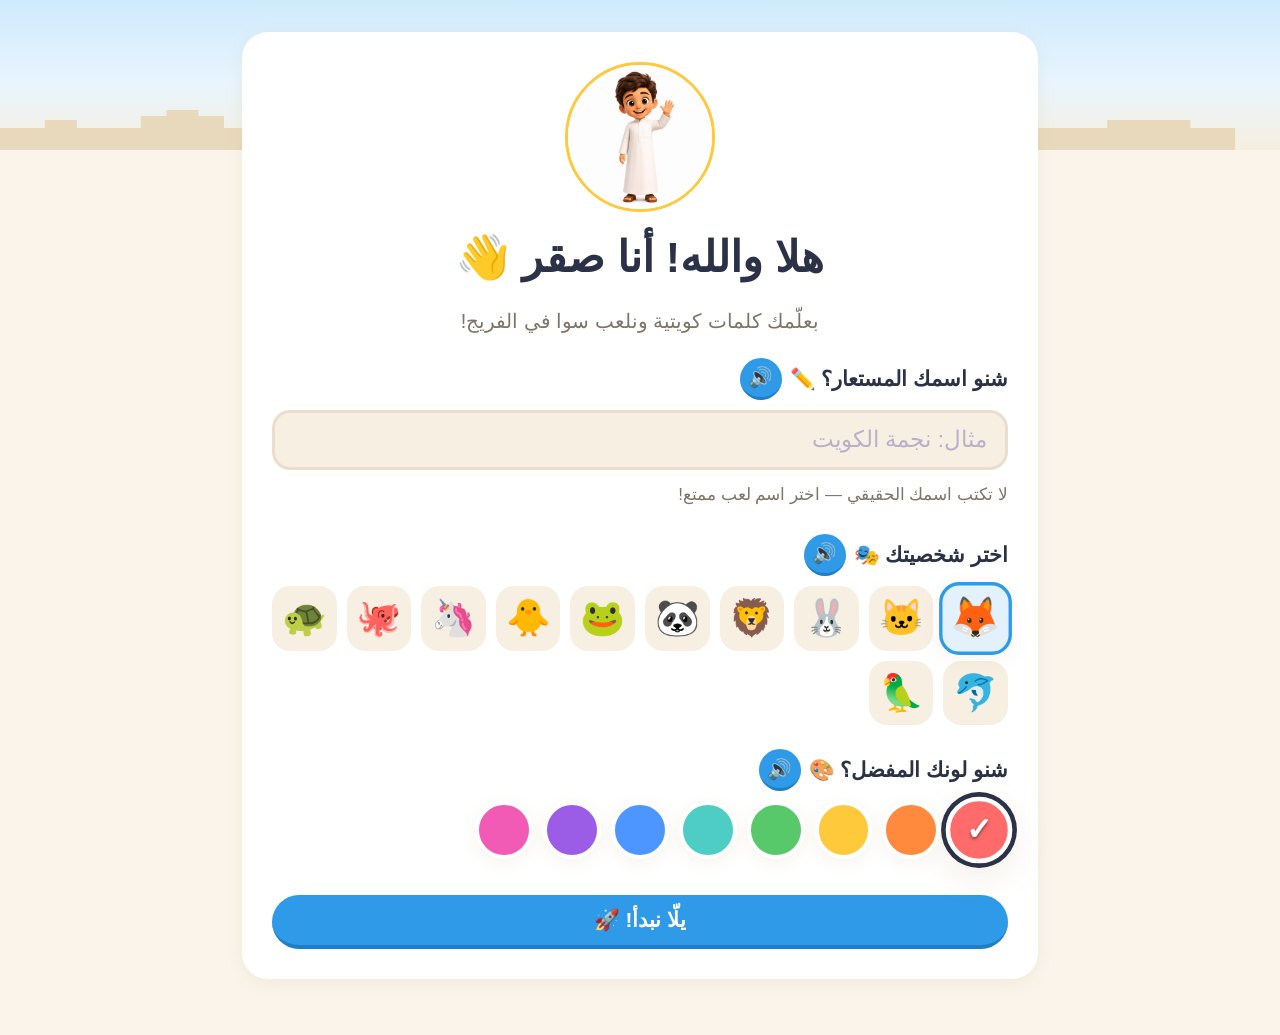
==== commit 72158ce8: "Fix three touch-UX issues the user spotted on iPhone Option speaker buttons are now solid blue and a" ====
--- a/index.html
+++ b/index.html
@@ -26,7 +26,9 @@
       <form id="setup-form" autocomplete="off">
         <!-- اسم المستخدم -->
         <div class="form-group">
-          <label for="input-username" class="form-label">شنو اسمك المستعار؟ ✏️</label>
+          <label for="input-username" class="form-label">شنو اسمك المستعار؟ ✏️
+            <span class="label-speak" id="speak-name" role="button" tabindex="0" aria-label="اسمع السؤال">🔊</span>
+          </label>
           <input
             type="text"
             id="input-username"
@@ -40,7 +42,9 @@
 
         <!-- اختيار الصورة الرمزية -->
         <div class="form-group">
-          <span class="form-label" id="avatar-label">اختر شخصيتك 🎭</span>
+          <span class="form-label" id="avatar-label">اختر شخصيتك 🎭
+            <span class="label-speak" id="speak-avatar" role="button" tabindex="0" aria-label="اسمع السؤال">🔊</span>
+          </span>
           <div class="avatar-grid" id="avatar-grid" role="radiogroup" aria-labelledby="avatar-label">
             <!-- تُعبّأ من app.js: أزرار role="radio" لكل رمز -->
           </div>
@@ -48,7 +52,9 @@
 
         <!-- اختيار اللون المفضل -->
         <div class="form-group">
-          <span class="form-label" id="color-label">شنو لونك المفضل؟ 🎨</span>
+          <span class="form-label" id="color-label">شنو لونك المفضل؟ 🎨
+            <span class="label-speak" id="speak-color" role="button" tabindex="0" aria-label="اسمع السؤال">🔊</span>
+          </span>
           <div class="color-grid" id="color-grid" role="radiogroup" aria-labelledby="color-label">
             <!-- تُعبّأ من app.js: أزرار ألوان -->
           </div>
@@ -155,11 +161,11 @@
           <button type="button" class="btn btn-audio" id="btn-lesson-audio" aria-label="اسمع الكلمة بسرعة عادية">
             🔊 اسمع الكلمة
           </button>
-          <button type="button" class="btn btn-audio btn-audio-small" id="btn-lesson-audio-slow" aria-label="اسمع الكلمة ببطء" title="ببطء">
-            🐢
-          </button>
-          <button type="button" class="btn btn-audio btn-audio-small" id="btn-audio-replay" aria-label="أعد آخر صوت" title="إعادة">
-            🔁
+          <button type="button" class="btn btn-audio" id="btn-lesson-audio-slow" aria-label="اسمع الكلمة ببطء">
+            🐢 بطيء
+          </button>
+          <button type="button" class="btn btn-audio" id="btn-audio-replay" aria-label="أعد آخر صوت">
+            🔁 إعادة
           </button>
         </div>
 
--- a/styles.css
+++ b/styles.css
@@ -313,6 +313,30 @@
   justify-content: center;
   gap: 10px;
   flex-wrap: wrap;
+}
+
+/* الزر الرئيسي «اسمع الكلمة»: أزرق بارز لا يلتبس مع البقية */
+#btn-lesson-audio {
+  background: var(--primary);
+  color: #fff;
+  border-color: var(--primary-dark);
+}
+
+#btn-lesson-audio:hover {
+  color: #fff;
+  filter: brightness(1.06);
+}
+
+/* «بطيء»: أخضر ناعم بنص مقروء وإيموجي سلحفاة واضح */
+#btn-lesson-audio-slow {
+  background: var(--success-bg);
+  border-color: #b9e3c8;
+  color: #1e7c4b;
+}
+
+/* «إعادة»: رملي بنص واضح */
+#btn-audio-replay {
+  color: var(--ink-soft);
 }
 
 /* زر الصوت: رملي دافئ بأيقونة كحلية، ينضغط مثل البقية */
@@ -524,6 +548,33 @@
   100% { transform: translateX(calc(100vw + 300px)); }
 }
 
+/* سماعة إرشادية بجانب أسئلة شاشة الدخول — للطفل الذي لا يقرأ */
+.label-speak {
+  display: inline-flex;
+  align-items: center;
+  justify-content: center;
+  width: 42px;
+  height: 42px;
+  border-radius: 50%;
+  background: var(--primary);
+  border-bottom: 3px solid var(--primary-dark);
+  color: #fff;
+  font-size: 1.1rem;
+  cursor: pointer;
+  vertical-align: middle;
+  margin-inline-start: 8px;
+  flex-shrink: 0;
+}
+
+.label-speak:active {
+  transform: translateY(2px);
+}
+
+.form-label {
+  display: flex;
+  align-items: center;
+}
+
 /* ═══════════════ 1) شاشة الإعداد ═══════════════ */
 #screen-setup {
   justify-content: center;
@@ -1168,6 +1219,7 @@
 }
 
 .quiz-option {
+  position: relative; /* مرجع تموضع سماعة الخيار */
   min-height: 96px;
   background: var(--surface);
   border: 2px solid var(--border);
@@ -1220,29 +1272,30 @@
 
 /* زر السماعة داخل خيارات الكلمات — للطفل الذي لا يقرأ بعد */
 .quiz-option-word {
-  padding-top: 22px;
+  padding-top: 34px;
 }
 
 .option-speak {
   position: absolute;
   top: 8px;
   inset-inline-start: 8px;
-  width: 42px;
-  height: 42px;
+  width: 46px;
+  height: 46px;
   display: inline-flex;
   align-items: center;
   justify-content: center;
   border-radius: 50%;
-  background: var(--surface-soft);
-  border: 2px solid var(--border);
-  color: var(--ink);
+  background: var(--primary);
+  border-bottom: 3px solid var(--primary-dark);
+  color: #fff;
+  box-shadow: var(--shadow-card);
   cursor: pointer;
-  transition: background var(--t-fast) ease, color var(--t-fast) ease;
+  transition: transform var(--t-fast) ease, filter var(--t-fast) ease;
 }
 
 .option-speak:hover {
-  background: var(--primary);
-  color: #fff;
+  filter: brightness(1.08);
+  transform: scale(1.06);
 }
 
 .option-speak svg {
